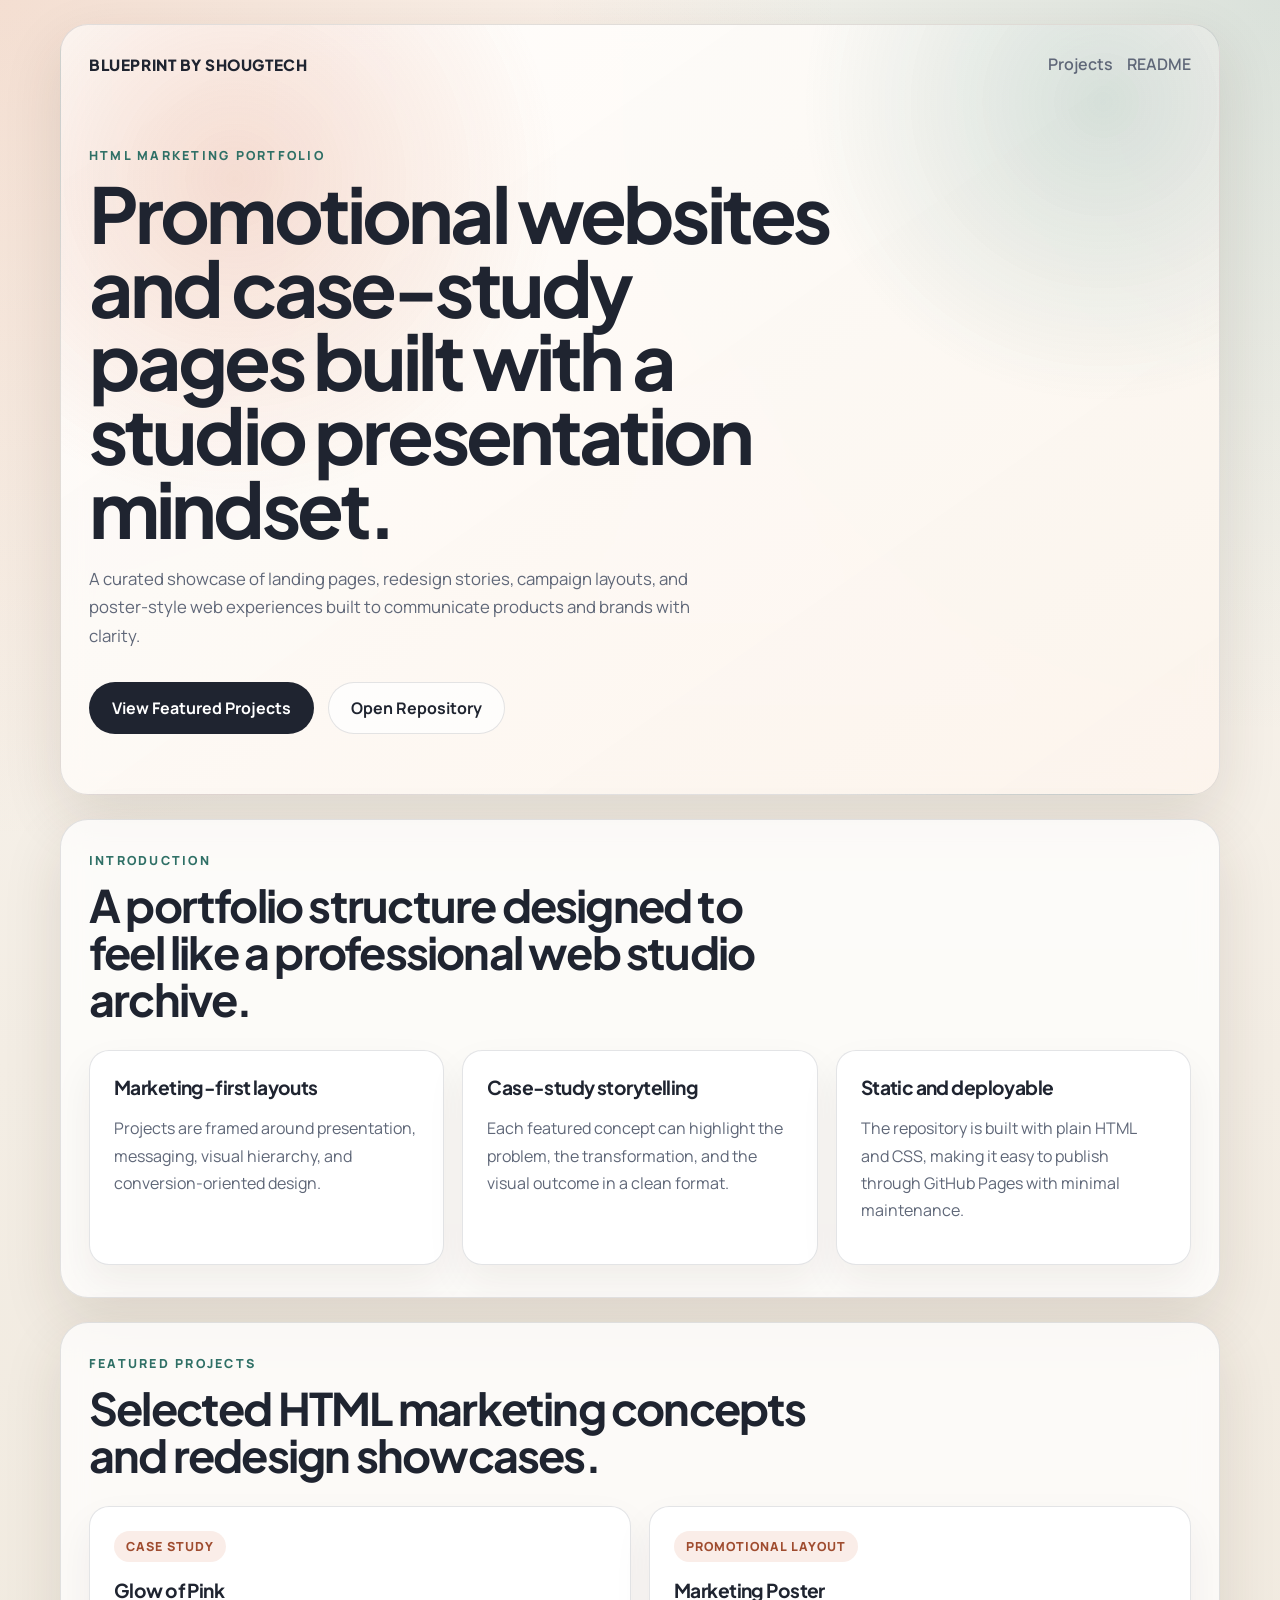
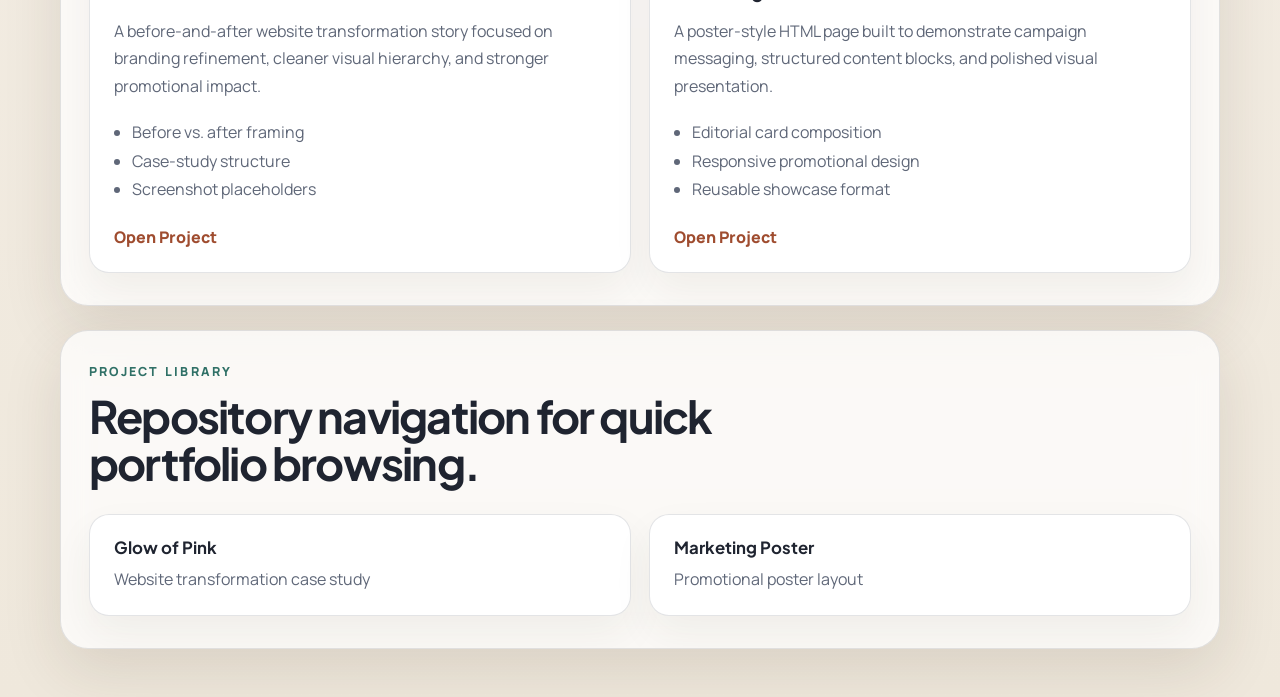
==== index.html @ fc4a6315 "Add GitHub Actions workflow for deployment, .gitignore, and update README - Created a GitHub Actions" ====
<!DOCTYPE html>
<html lang="en">
  <head>
    <meta charset="UTF-8" />
    <meta name="viewport" content="width=device-width, initial-scale=1.0" />
    <title>Blueprint HTML Showcase</title>
    <meta
      name="description"
      content="Blueprint by ShougTech presents a modern portfolio of HTML marketing websites, landing pages, promotional layouts, and redesign case studies."
    />
    <link rel="preconnect" href="https://fonts.googleapis.com" />
    <link rel="preconnect" href="https://fonts.gstatic.com" crossorigin />
    <link
      href="https://fonts.googleapis.com/css2?family=Manrope:wght@400;500;600;700;800&family=Plus+Jakarta+Sans:wght@500;700;800&display=swap"
      rel="stylesheet"
    />
    <link rel="stylesheet" href="style.css" />
  </head>
  <body>
    <div class="page-shell">
      <header class="hero">
        <nav class="topbar">
          <a class="brand" href="index.html">Blueprint by ShougTech</a>
          <div class="topbar-links">
            <a href="#projects">Projects</a>
            <a href="README.md">README</a>
          </div>
        </nav>

        <div class="hero-content">
          <p class="eyebrow">HTML Marketing Portfolio</p>
          <h1>Promotional websites and case-study pages built with a studio presentation mindset.</h1>
          <p class="hero-copy">
            A curated showcase of landing pages, redesign stories, campaign layouts, and poster-style web experiences built to communicate products and brands with clarity.
          </p>
          <div class="hero-actions">
            <a class="button button-primary" href="#projects">View Featured Projects</a>
            <a class="button button-secondary" href="https://github.com/shougalomran/blueprint-html-showcase">Open Repository</a>
          </div>
        </div>
      </header>

      <main>
        <section class="intro section">
          <div class="section-heading">
            <p class="eyebrow">Introduction</p>
            <h2>A portfolio structure designed to feel like a professional web studio archive.</h2>
          </div>
          <div class="intro-grid">
            <article class="info-card">
              <h3>Marketing-first layouts</h3>
              <p>Projects are framed around presentation, messaging, visual hierarchy, and conversion-oriented design.</p>
            </article>
            <article class="info-card">
              <h3>Case-study storytelling</h3>
              <p>Each featured concept can highlight the problem, the transformation, and the visual outcome in a clean format.</p>
            </article>
            <article class="info-card">
              <h3>Static and deployable</h3>
              <p>The repository is built with plain HTML and CSS, making it easy to publish through GitHub Pages with minimal maintenance.</p>
            </article>
          </div>
        </section>

        <section class="featured section" id="projects">
          <div class="section-heading">
            <p class="eyebrow">Featured Projects</p>
            <h2>Selected HTML marketing concepts and redesign showcases.</h2>
          </div>

          <div class="project-grid">
            <article class="project-card">
              <span class="project-tag">Case Study</span>
              <h3>Glow of Pink</h3>
              <p>
                A before-and-after website transformation story focused on branding refinement, cleaner visual hierarchy, and stronger promotional impact.
              </p>
              <ul class="project-points">
                <li>Before vs. after framing</li>
                <li>Case-study structure</li>
                <li>Screenshot placeholders</li>
              </ul>
              <a class="project-link" href="projects/glow-of-pink/index.html">Open Project</a>
            </article>

            <article class="project-card">
              <span class="project-tag">Promotional Layout</span>
              <h3>Marketing Poster</h3>
              <p>
                A poster-style HTML page built to demonstrate campaign messaging, structured content blocks, and polished visual presentation.
              </p>
              <ul class="project-points">
                <li>Editorial card composition</li>
                <li>Responsive promotional design</li>
                <li>Reusable showcase format</li>
              </ul>
              <a class="project-link" href="projects/marketing-poster/index.html">Open Project</a>
            </article>
          </div>
        </section>

        <section class="library section">
          <div class="section-heading">
            <p class="eyebrow">Project Library</p>
            <h2>Repository navigation for quick portfolio browsing.</h2>
          </div>
          <div class="library-links">
            <a class="library-card" href="projects/glow-of-pink/">
              <strong>Glow of Pink</strong>
              <span>Website transformation case study</span>
            </a>
            <a class="library-card" href="projects/marketing-poster/">
              <strong>Marketing Poster</strong>
              <span>Promotional poster layout</span>
            </a>
          </div>
        </section>
      </main>
    </div>
  </body>
</html>
---- style.css ----
:root {
  --bg: #f4efe8;
  --surface: rgba(255, 255, 255, 0.74);
  --surface-strong: #ffffff;
  --text: #1f2430;
  --muted: #5f6778;
  --line: rgba(31, 36, 48, 0.12);
  --accent: #d36f43;
  --accent-deep: #9f4c2f;
  --accent-soft: #f0cdb5;
  --teal: #2f7066;
  --shadow: 0 22px 60px rgba(57, 38, 24, 0.12);
  --radius-lg: 28px;
  --radius-md: 20px;
  --radius-sm: 14px;
}

* {
  box-sizing: border-box;
}

html {
  scroll-behavior: smooth;
}

body {
  margin: 0;
  min-width: 320px;
  font-family: "Manrope", sans-serif;
  color: var(--text);
  background:
    radial-gradient(circle at top left, rgba(211, 111, 67, 0.18), transparent 32%),
    radial-gradient(circle at top right, rgba(47, 112, 102, 0.16), transparent 28%),
    linear-gradient(180deg, #fbf7f1 0%, #f3ede4 46%, #efe8dc 100%);
}

a {
  color: inherit;
  text-decoration: none;
}

.page-shell {
  width: min(1160px, calc(100% - 32px));
  margin: 24px auto 48px;
}

.hero,
.section {
  position: relative;
  overflow: hidden;
  border: 1px solid var(--line);
  border-radius: var(--radius-lg);
  background: var(--surface);
  backdrop-filter: blur(14px);
  box-shadow: var(--shadow);
}

.hero {
  padding: 28px;
  background:
    radial-gradient(circle at 15% 20%, rgba(211, 111, 67, 0.22), transparent 28%),
    radial-gradient(circle at 90% 10%, rgba(47, 112, 102, 0.18), transparent 24%),
    linear-gradient(145deg, rgba(255, 255, 255, 0.9), rgba(252, 244, 236, 0.92));
}

.topbar {
  display: flex;
  align-items: center;
  justify-content: space-between;
  gap: 16px;
  margin-bottom: 72px;
}

.brand {
  font-family: "Plus Jakarta Sans", sans-serif;
  font-size: 0.96rem;
  font-weight: 800;
  letter-spacing: 0.04em;
  text-transform: uppercase;
}

.topbar-links {
  display: flex;
  flex-wrap: wrap;
  gap: 14px;
}

.topbar-links a {
  color: var(--muted);
  font-weight: 600;
}

.hero-content {
  max-width: 760px;
  padding: 0 0 32px;
}

.eyebrow {
  margin: 0 0 12px;
  color: var(--teal);
  font-size: 0.78rem;
  font-weight: 800;
  letter-spacing: 0.18em;
  text-transform: uppercase;
}

h1,
h2,
h3,
strong {
  font-family: "Plus Jakarta Sans", sans-serif;
}

h1 {
  margin: 0;
  font-size: clamp(2.7rem, 6vw, 4.8rem);
  line-height: 0.96;
  letter-spacing: -0.05em;
}

h2 {
  margin: 0;
  font-size: clamp(1.8rem, 3.6vw, 2.8rem);
  line-height: 1.05;
  letter-spacing: -0.04em;
}

h3 {
  margin: 0 0 12px;
  font-size: 1.2rem;
  letter-spacing: -0.03em;
}

.hero-copy,
.info-card p,
.project-card p,
.library-card span {
  color: var(--muted);
  line-height: 1.7;
}

.hero-copy {
  max-width: 640px;
  margin: 20px 0 0;
  font-size: 1.05rem;
}

.hero-actions {
  display: flex;
  flex-wrap: wrap;
  gap: 14px;
  margin-top: 32px;
}

.button {
  display: inline-flex;
  align-items: center;
  justify-content: center;
  min-height: 52px;
  padding: 0 22px;
  border-radius: 999px;
  border: 1px solid transparent;
  font-weight: 700;
}

.button-primary {
  background: var(--text);
  color: #fff;
}

.button-secondary {
  background: rgba(255, 255, 255, 0.7);
  border-color: var(--line);
}

.section {
  margin-top: 24px;
  padding: 32px 28px;
}

.section-heading {
  max-width: 720px;
}

.intro-grid,
.project-grid,
.library-links {
  display: grid;
  gap: 18px;
  margin-top: 28px;
}

.intro-grid {
  grid-template-columns: repeat(3, minmax(0, 1fr));
}

.project-grid {
  grid-template-columns: repeat(2, minmax(0, 1fr));
}

.info-card,
.project-card,
.library-card {
  border: 1px solid var(--line);
  border-radius: var(--radius-md);
  background: var(--surface-strong);
  box-shadow: 0 18px 40px rgba(57, 38, 24, 0.06);
}

.info-card,
.project-card {
  padding: 24px;
}

.project-tag {
  display: inline-flex;
  margin-bottom: 16px;
  padding: 7px 12px;
  border-radius: 999px;
  background: rgba(211, 111, 67, 0.12);
  color: var(--accent-deep);
  font-size: 0.78rem;
  font-weight: 800;
  letter-spacing: 0.08em;
  text-transform: uppercase;
}

.project-points {
  margin: 18px 0 22px;
  padding-left: 18px;
  color: var(--muted);
  line-height: 1.8;
}

.project-link {
  color: var(--accent-deep);
  font-weight: 800;
}

.library-links {
  grid-template-columns: repeat(2, minmax(0, 1fr));
}

.library-card {
  display: block;
  padding: 22px 24px;
}

.library-card strong {
  display: block;
  margin-bottom: 8px;
  font-size: 1.05rem;
}

@media (max-width: 900px) {
  .intro-grid,
  .project-grid,
  .library-links {
    grid-template-columns: 1fr;
  }

  .topbar {
    margin-bottom: 48px;
  }
}

@media (max-width: 640px) {
  .page-shell {
    width: min(100% - 20px, 100%);
    margin: 10px auto 24px;
  }

  .hero,
  .section {
    padding: 22px 18px;
    border-radius: 22px;
  }

  .topbar {
    flex-direction: column;
    align-items: flex-start;
  }

  .hero-copy {
    font-size: 0.98rem;
  }

  .button {
    width: 100%;
  }
}
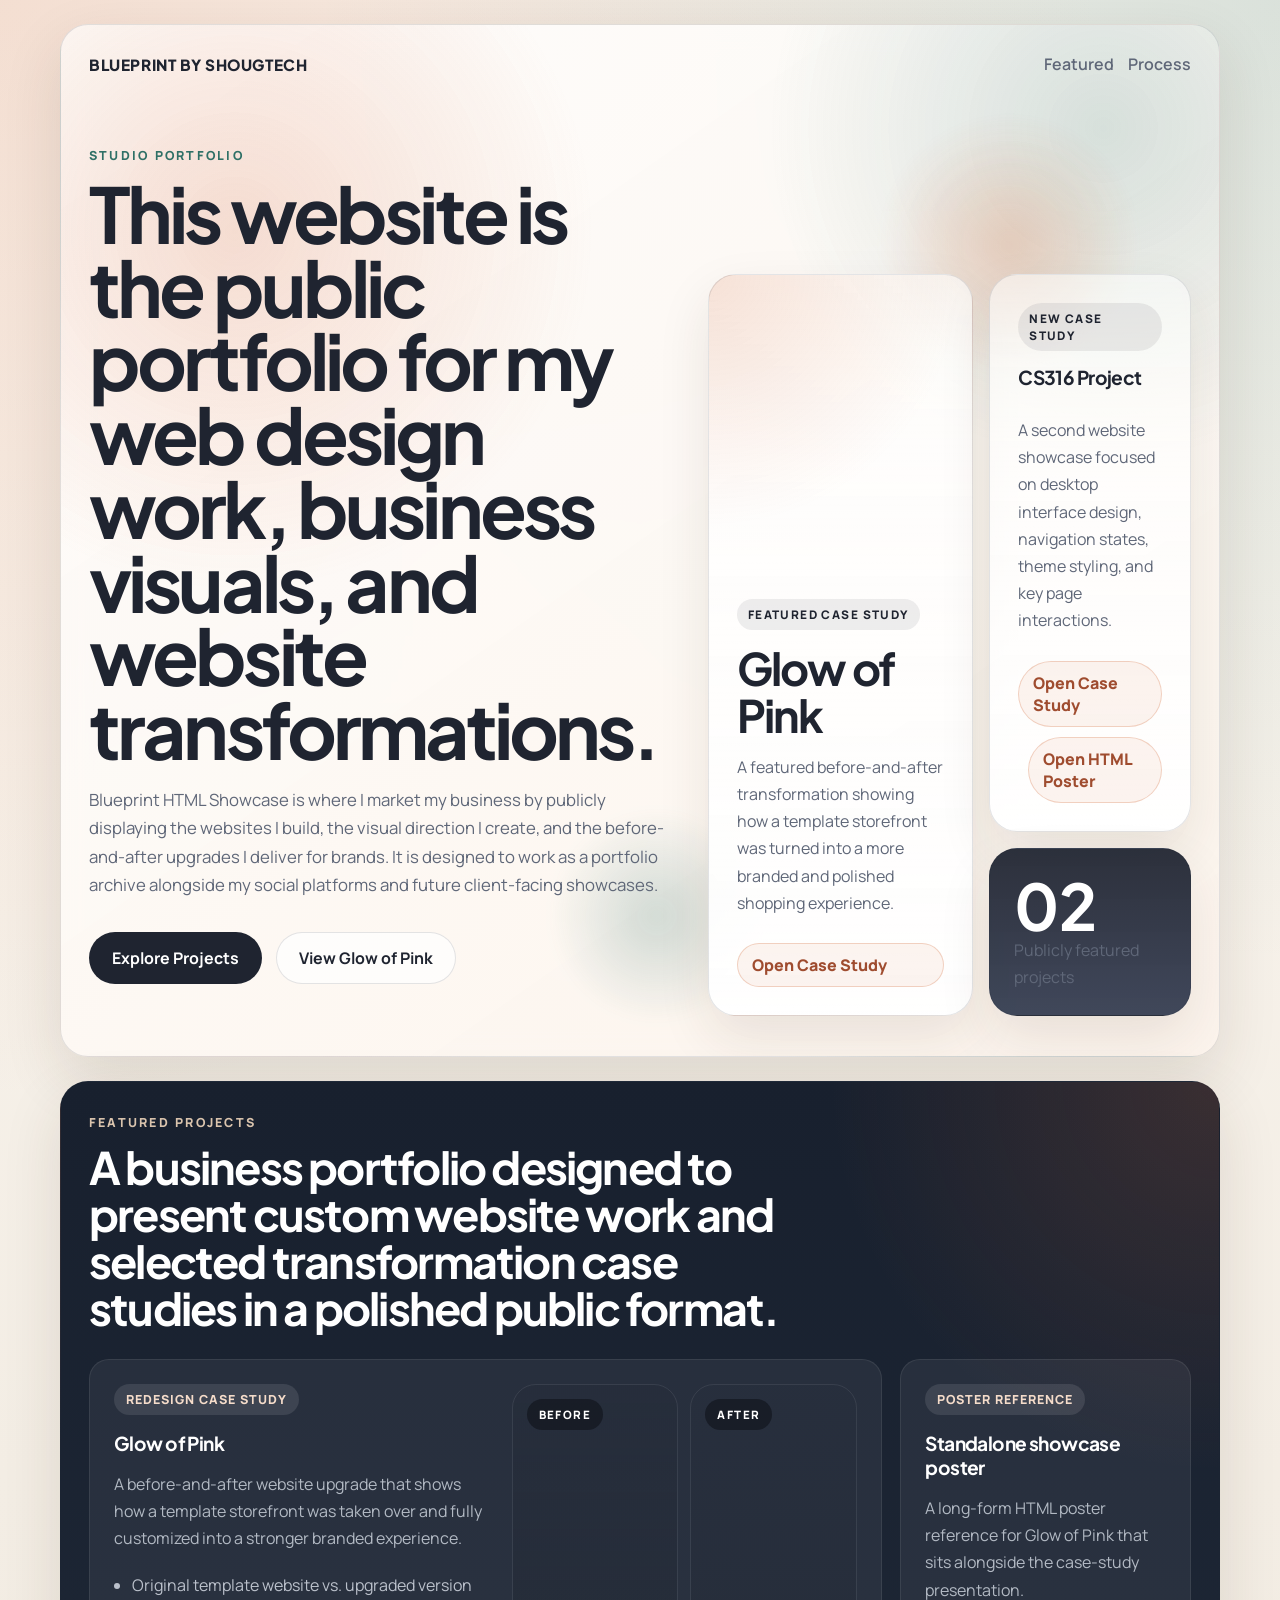
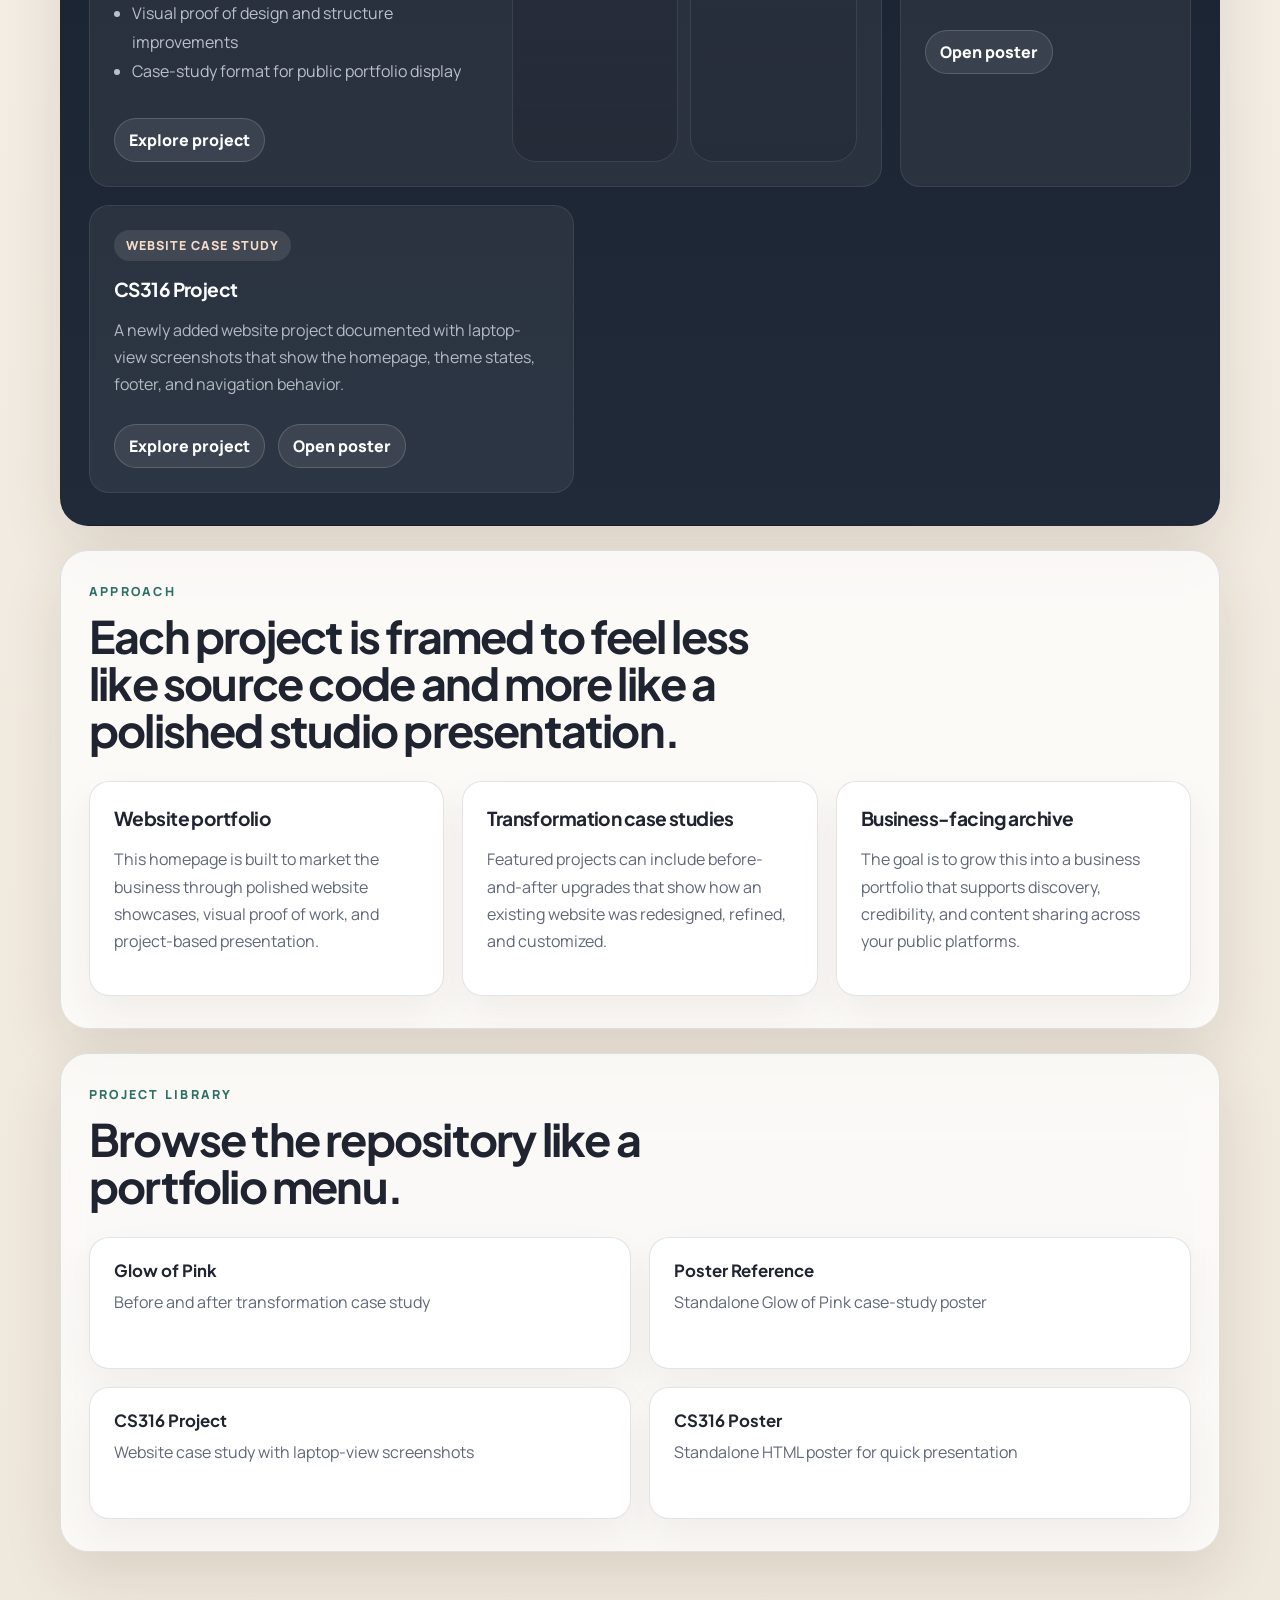
==== commit eb9a176f: "Add fa-v4compatibility.woff2 font file for backward compatibility with Font Awesome v4" ====
--- a/index.html
+++ b/index.html
@@ -6,8 +6,10 @@
     <title>Blueprint HTML Showcase</title>
     <meta
       name="description"
-      content="Blueprint by ShougTech presents a modern portfolio of HTML marketing websites, landing pages, promotional layouts, and redesign case studies."
+      content="Blueprint by ShougTech presents a polished portfolio of HTML marketing websites, redesign case studies, and promotional layouts."
     />
+    <link rel="icon" type="image/png" href="docs/assets/google.png" />
+    <link rel="shortcut icon" href="docs/assets/google.png" />
     <link rel="preconnect" href="https://fonts.googleapis.com" />
     <link rel="preconnect" href="https://fonts.gstatic.com" crossorigin />
     <link
@@ -18,100 +20,152 @@
   </head>
   <body>
     <div class="page-shell">
-      <header class="hero">
+      <header class="hero hero-home">
+        <div class="hero-orb hero-orb-a"></div>
+        <div class="hero-orb hero-orb-b"></div>
+
         <nav class="topbar">
           <a class="brand" href="index.html">Blueprint by ShougTech</a>
           <div class="topbar-links">
-            <a href="#projects">Projects</a>
-            <a href="README.md">README</a>
+            <a href="#featured">Featured</a>
+            <a href="#process">Process</a>
           </div>
         </nav>
 
-        <div class="hero-content">
-          <p class="eyebrow">HTML Marketing Portfolio</p>
-          <h1>Promotional websites and case-study pages built with a studio presentation mindset.</h1>
-          <p class="hero-copy">
-            A curated showcase of landing pages, redesign stories, campaign layouts, and poster-style web experiences built to communicate products and brands with clarity.
-          </p>
-          <div class="hero-actions">
-            <a class="button button-primary" href="#projects">View Featured Projects</a>
-            <a class="button button-secondary" href="https://github.com/shougalomran/blueprint-html-showcase">Open Repository</a>
+        <div class="hero-home-grid">
+          <div class="hero-content">
+            <p class="eyebrow">Studio Portfolio</p>
+            <h1>This website is the public portfolio for my web design work, business visuals, and website transformations.</h1>
+            <p class="hero-copy">
+              Blueprint HTML Showcase is where I market my business by publicly displaying the websites I build, the visual direction I create, and the before-and-after upgrades I deliver for brands. It is designed to work as a portfolio archive alongside my social platforms and future client-facing showcases.
+            </p>
+            <div class="hero-actions">
+              <a class="button button-primary" href="#featured">Explore Projects</a>
+              <a class="button button-secondary" href="projects/glow-of-pink/index.html">View Glow of Pink</a>
+            </div>
+          </div>
+
+          <div class="hero-stage">
+            <article class="stage-card stage-card-primary">
+              <span class="stage-kicker">Featured Case Study</span>
+              <h2>Glow of Pink</h2>
+              <p>A featured before-and-after transformation showing how a template storefront was turned into a more branded and polished shopping experience.</p>
+              <a class="project-link" href="projects/glow-of-pink/index.html">Open Case Study</a>
+            </article>
+            <article class="stage-card stage-card-secondary">
+              <span class="stage-kicker">New Case Study</span>
+              <h3>CS316 Project</h3>
+              <p>A second website showcase focused on desktop interface design, navigation states, theme styling, and key page interactions.</p>
+              <a class="project-link" href="docs/projects/cs316/index.html">Open Case Study</a>
+              <a class="project-link" href="docs/projects/cs316/cs316-poster.html">Open HTML Poster</a>
+            </article>
+            <article class="stage-metric">
+              <strong>02</strong>
+              <span>Publicly featured projects</span>
+            </article>
           </div>
         </div>
       </header>
 
       <main>
-        <section class="intro section">
-          <div class="section-heading">
-            <p class="eyebrow">Introduction</p>
-            <h2>A portfolio structure designed to feel like a professional web studio archive.</h2>
+        <section class="section section-dark" id="featured">
+          <div class="section-heading section-heading-light">
+            <p class="eyebrow">Featured Projects</p>
+            <h2>A business portfolio designed to present custom website work and selected transformation case studies in a polished public format.</h2>
           </div>
-          <div class="intro-grid">
-            <article class="info-card">
-              <h3>Marketing-first layouts</h3>
-              <p>Projects are framed around presentation, messaging, visual hierarchy, and conversion-oriented design.</p>
+
+          <div class="showcase-grid">
+            <article class="showcase-card showcase-card-large">
+              <div class="showcase-copy">
+                <span class="project-tag project-tag-dark">Redesign Case Study</span>
+                <h3>Glow of Pink</h3>
+                <p>
+                  A before-and-after website upgrade that shows how a template storefront was taken over and fully customized into a stronger branded experience.
+                </p>
+                <ul class="project-points project-points-light">
+                  <li>Original template website vs. upgraded version</li>
+                  <li>Visual proof of design and structure improvements</li>
+                  <li>Case-study format for public portfolio display</li>
+                </ul>
+                <a class="project-link project-link-light" href="projects/glow-of-pink/index.html">Explore project</a>
+              </div>
+              <div class="showcase-preview">
+                <div class="preview-stack">
+                  <div class="preview-pane preview-pane-before">
+                    <span>Before</span>
+                  </div>
+                  <div class="preview-pane preview-pane-after">
+                    <span>After</span>
+                  </div>
+                </div>
+              </div>
             </article>
-            <article class="info-card">
-              <h3>Case-study storytelling</h3>
-              <p>Each featured concept can highlight the problem, the transformation, and the visual outcome in a clean format.</p>
+
+            <article class="showcase-card">
+              <span class="project-tag project-tag-dark">Poster Reference</span>
+              <h3>Standalone showcase poster</h3>
+              <p>
+                A long-form HTML poster reference for Glow of Pink that sits alongside the case-study presentation.
+              </p>
+              <a class="project-link project-link-light" href="docs/projects/glow-of-pink/glow-of-pink-casestudy-poster.html">Open poster</a>
             </article>
-            <article class="info-card">
-              <h3>Static and deployable</h3>
-              <p>The repository is built with plain HTML and CSS, making it easy to publish through GitHub Pages with minimal maintenance.</p>
+
+            <article class="showcase-card">
+              <span class="project-tag project-tag-dark">Website Case Study</span>
+              <h3>CS316 Project</h3>
+              <p>
+                A newly added website project documented with laptop-view screenshots that show the homepage, theme states, footer, and navigation behavior.
+              </p>
+              <a class="project-link project-link-light" href="docs/projects/cs316/index.html">Explore project</a>
+              <a class="project-link project-link-light" href="docs/projects/cs316/cs316-poster.html">Open poster</a>
             </article>
           </div>
         </section>
 
-        <section class="featured section" id="projects">
+        <section class="section" id="process">
           <div class="section-heading">
-            <p class="eyebrow">Featured Projects</p>
-            <h2>Selected HTML marketing concepts and redesign showcases.</h2>
+            <p class="eyebrow">Approach</p>
+            <h2>Each project is framed to feel less like source code and more like a polished studio presentation.</h2>
           </div>
 
-          <div class="project-grid">
-            <article class="project-card">
-              <span class="project-tag">Case Study</span>
-              <h3>Glow of Pink</h3>
-              <p>
-                A before-and-after website transformation story focused on branding refinement, cleaner visual hierarchy, and stronger promotional impact.
-              </p>
-              <ul class="project-points">
-                <li>Before vs. after framing</li>
-                <li>Case-study structure</li>
-                <li>Screenshot placeholders</li>
-              </ul>
-              <a class="project-link" href="projects/glow-of-pink/index.html">Open Project</a>
+          <div class="process-grid">
+            <article class="info-card">
+              <h3>Website portfolio</h3>
+              <p>This homepage is built to market the business through polished website showcases, visual proof of work, and project-based presentation.</p>
             </article>
-
-            <article class="project-card">
-              <span class="project-tag">Promotional Layout</span>
-              <h3>Marketing Poster</h3>
-              <p>
-                A poster-style HTML page built to demonstrate campaign messaging, structured content blocks, and polished visual presentation.
-              </p>
-              <ul class="project-points">
-                <li>Editorial card composition</li>
-                <li>Responsive promotional design</li>
-                <li>Reusable showcase format</li>
-              </ul>
-              <a class="project-link" href="projects/marketing-poster/index.html">Open Project</a>
+            <article class="info-card">
+              <h3>Transformation case studies</h3>
+              <p>Featured projects can include before-and-after upgrades that show how an existing website was redesigned, refined, and customized.</p>
+            </article>
+            <article class="info-card">
+              <h3>Business-facing archive</h3>
+              <p>The goal is to grow this into a business portfolio that supports discovery, credibility, and content sharing across your public platforms.</p>
             </article>
           </div>
         </section>
 
-        <section class="library section">
+        <section class="section section-split">
           <div class="section-heading">
             <p class="eyebrow">Project Library</p>
-            <h2>Repository navigation for quick portfolio browsing.</h2>
+            <h2>Browse the repository like a portfolio menu.</h2>
           </div>
+
           <div class="library-links">
-            <a class="library-card" href="projects/glow-of-pink/">
+            <a class="library-card" href="projects/glow-of-pink/index.html">
               <strong>Glow of Pink</strong>
-              <span>Website transformation case study</span>
+              <span>Before and after transformation case study</span>
             </a>
-            <a class="library-card" href="projects/marketing-poster/">
-              <strong>Marketing Poster</strong>
-              <span>Promotional poster layout</span>
+            <a class="library-card" href="docs/projects/glow-of-pink/glow-of-pink-casestudy-poster.html">
+              <strong>Poster Reference</strong>
+              <span>Standalone Glow of Pink case-study poster</span>
+            </a>
+            <a class="library-card" href="docs/projects/cs316/index.html">
+              <strong>CS316 Project</strong>
+              <span>Website case study with laptop-view screenshots</span>
+            </a>
+            <a class="library-card" href="docs/projects/cs316/cs316-poster.html">
+              <strong>CS316 Poster</strong>
+              <span>Standalone HTML poster for quick presentation</span>
             </a>
           </div>
         </section>
--- a/style.css
+++ b/style.css
@@ -63,6 +63,15 @@
     linear-gradient(145deg, rgba(255, 255, 255, 0.9), rgba(252, 244, 236, 0.92));
 }
 
+.hero-home,
+.hero-poster {
+  isolation: isolate;
+}
+
+.hero-home {
+  padding-bottom: 40px;
+}
+
 .topbar {
   display: flex;
   align-items: center;
@@ -143,6 +152,14 @@
   max-width: 640px;
   margin: 20px 0 0;
   font-size: 1.05rem;
+}
+
+.hero-home-grid,
+.poster-hero-grid {
+  display: grid;
+  grid-template-columns: 1.1fr 0.9fr;
+  gap: 28px;
+  align-items: end;
 }
 
 .hero-actions {
@@ -173,18 +190,132 @@
   border-color: var(--line);
 }
 
+.hero-orb {
+  position: absolute;
+  border-radius: 999px;
+  filter: blur(10px);
+  opacity: 0.9;
+  z-index: -1;
+}
+
+.hero-orb-a {
+  top: 90px;
+  right: 80px;
+  width: 260px;
+  height: 260px;
+  background: radial-gradient(circle, rgba(211, 111, 67, 0.3), transparent 70%);
+}
+
+.hero-orb-b {
+  bottom: 30px;
+  left: 42%;
+  width: 220px;
+  height: 220px;
+  background: radial-gradient(circle, rgba(47, 112, 102, 0.24), transparent 70%);
+}
+
+.hero-stage {
+  position: relative;
+  display: grid;
+  grid-template-columns: 1fr 0.76fr;
+  gap: 16px;
+  min-height: 420px;
+}
+
+.stage-card,
+.stage-metric {
+  border: 1px solid rgba(31, 36, 48, 0.12);
+  border-radius: 28px;
+  box-shadow: 0 22px 52px rgba(57, 38, 24, 0.1);
+}
+
+.stage-card {
+  display: flex;
+  flex-direction: column;
+  justify-content: flex-end;
+  min-height: 260px;
+  padding: 28px;
+  background: linear-gradient(180deg, rgba(255, 255, 255, 0.52), rgba(255, 255, 255, 0.96));
+}
+
+.stage-card-primary {
+  background:
+    radial-gradient(circle at top left, rgba(211, 111, 67, 0.2), transparent 32%),
+    linear-gradient(180deg, rgba(255, 255, 255, 0.58), rgba(255, 255, 255, 0.98));
+  grid-row: span 2;
+}
+
+.stage-card-secondary {
+  align-self: start;
+}
+
+.stage-kicker,
+.poster-mini-label {
+  display: inline-flex;
+  width: fit-content;
+  margin-bottom: 14px;
+  padding: 7px 11px;
+  border-radius: 999px;
+  background: rgba(31, 36, 48, 0.08);
+  font-size: 0.74rem;
+  font-weight: 800;
+  letter-spacing: 0.12em;
+  text-transform: uppercase;
+}
+
+.stage-card p,
+.stage-metric span,
+.showcase-card p,
+.poster-panel p {
+  color: var(--muted);
+  line-height: 1.7;
+}
+
+.stage-metric {
+  display: flex;
+  flex-direction: column;
+  justify-content: center;
+  padding: 24px;
+  background: linear-gradient(180deg, rgba(31, 36, 48, 0.94), rgba(48, 57, 78, 0.92));
+  color: #fff;
+}
+
+.stage-metric strong {
+  font-size: clamp(2.5rem, 5vw, 4rem);
+  line-height: 1;
+}
+
 .section {
   margin-top: 24px;
   padding: 32px 28px;
 }
 
+.section-dark {
+  background:
+    radial-gradient(circle at top right, rgba(211, 111, 67, 0.18), transparent 25%),
+    linear-gradient(180deg, #18202e, #202a39);
+  color: #fff;
+}
+
+.section-heading-light .eyebrow {
+  color: rgba(240, 214, 187, 0.9);
+}
+
+.section-heading-light p,
+.section-heading-light + * p {
+  color: rgba(232, 238, 247, 0.72);
+}
+
 .section-heading {
   max-width: 720px;
 }
 
 .intro-grid,
 .project-grid,
-.library-links {
+.library-links,
+.process-grid,
+.showcase-grid,
+.poster-layout-grid {
   display: grid;
   gap: 18px;
   margin-top: 28px;
@@ -198,9 +329,22 @@
   grid-template-columns: repeat(2, minmax(0, 1fr));
 }
 
+.process-grid {
+  grid-template-columns: repeat(3, minmax(0, 1fr));
+}
+
+.showcase-grid {
+  grid-template-columns: 1.25fr 0.75fr 0.75fr;
+}
+
+.poster-layout-grid {
+  grid-template-columns: repeat(2, minmax(0, 1fr));
+}
+
 .info-card,
 .project-card,
-.library-card {
+.library-card,
+.showcase-card {
   border: 1px solid var(--line);
   border-radius: var(--radius-md);
   background: var(--surface-strong);
@@ -233,8 +377,110 @@
 }
 
 .project-link {
+  display: inline-flex;
+  align-items: center;
+  margin-top: 10px;
+  padding: 10px 14px;
+  border-radius: 999px;
+  border: 1px solid rgba(211, 111, 67, 0.28);
+  background: rgba(211, 111, 67, 0.08);
   color: var(--accent-deep);
   font-weight: 800;
+  text-decoration: none;
+}
+
+.project-link-light {
+  border-color: rgba(255, 255, 255, 0.16);
+  background: rgba(255, 255, 255, 0.08);
+  color: #fff;
+}
+
+.project-link + .project-link {
+  margin-left: 10px;
+}
+
+.project-tag-dark {
+  background: rgba(255, 255, 255, 0.1);
+  color: #f5dcca;
+}
+
+.project-points-light {
+  color: rgba(232, 238, 247, 0.76);
+}
+
+.showcase-card {
+  padding: 24px;
+  background: rgba(255, 255, 255, 0.06);
+  border-color: rgba(255, 255, 255, 0.08);
+  box-shadow: none;
+}
+
+.showcase-card-large,
+.showcase-card-wide {
+  display: grid;
+  gap: 22px;
+}
+
+.showcase-card-large {
+  grid-template-columns: 1fr 0.92fr;
+  grid-column: span 2;
+}
+
+.showcase-card-wide {
+  grid-column: span 2;
+}
+
+.showcase-preview {
+  display: flex;
+  align-items: stretch;
+}
+
+.preview-stack {
+  display: grid;
+  grid-template-columns: repeat(2, minmax(0, 1fr));
+  gap: 12px;
+  width: 100%;
+}
+
+.preview-pane {
+  position: relative;
+  min-height: 280px;
+  border-radius: 24px;
+  overflow: hidden;
+  border: 1px solid rgba(255, 255, 255, 0.08);
+}
+
+.preview-pane::before {
+  content: "";
+  position: absolute;
+  inset: 0;
+}
+
+.preview-pane-before::before {
+  background:
+    linear-gradient(180deg, rgba(23, 27, 35, 0.08), rgba(23, 27, 35, 0.28)),
+    url("docs/assets/before/computer-view/home-page-before.png") top center / cover no-repeat;
+}
+
+.preview-pane-after::before {
+  background:
+    linear-gradient(180deg, rgba(23, 27, 35, 0.02), rgba(23, 27, 35, 0.22)),
+    url("docs/assets/after/computer-view/home-page-after.png") top center / cover no-repeat;
+}
+
+.preview-pane span {
+  position: absolute;
+  top: 14px;
+  left: 14px;
+  z-index: 1;
+  padding: 8px 12px;
+  border-radius: 999px;
+  background: rgba(17, 20, 27, 0.64);
+  color: #fff;
+  font-size: 0.72rem;
+  font-weight: 800;
+  letter-spacing: 0.12em;
+  text-transform: uppercase;
 }
 
 .library-links {
@@ -252,15 +498,305 @@
   font-size: 1.05rem;
 }
 
+.section-split .library-card {
+  min-height: 132px;
+}
+
+.poster-board {
+  display: grid;
+  grid-template-columns: 1fr 132px;
+  gap: 16px;
+  align-items: stretch;
+}
+
+.poster-stamp,
+.poster-panel {
+  border: 1px solid var(--line);
+  border-radius: 26px;
+  box-shadow: 0 18px 44px rgba(57, 38, 24, 0.1);
+}
+
+.poster-stamp {
+  grid-column: span 2;
+  width: fit-content;
+  padding: 10px 16px;
+  background: #1f2430;
+  color: #fff;
+  font-weight: 800;
+  letter-spacing: 0.12em;
+  text-transform: uppercase;
+}
+
+.poster-panel-main {
+  min-height: 340px;
+  padding: 24px;
+  background:
+    linear-gradient(180deg, rgba(255, 255, 255, 0.65), rgba(255, 255, 255, 0.94)),
+    linear-gradient(135deg, rgba(211, 111, 67, 0.12), rgba(47, 112, 102, 0.08));
+}
+
+.poster-panel-main h2 {
+  max-width: 360px;
+  margin-top: 10px;
+}
+
+.poster-panel-accent {
+  display: flex;
+  align-items: end;
+  justify-content: center;
+  padding: 18px;
+  background: linear-gradient(180deg, #1f2430, #35405a);
+}
+
+.poster-price {
+  color: #fff;
+  font-family: "Plus Jakarta Sans", sans-serif;
+  font-size: 1rem;
+  font-weight: 800;
+  letter-spacing: 0.12em;
+  text-transform: uppercase;
+  writing-mode: vertical-rl;
+  transform: rotate(180deg);
+}
+
+.comparison-snapshot {
+  display: grid;
+  grid-template-columns: repeat(2, minmax(0, 1fr));
+  gap: 20px;
+  margin-top: 28px;
+}
+
+.snapshot-card,
+.device-frame,
+.gallery-shot {
+  position: relative;
+  overflow: hidden;
+  border-radius: 22px;
+  border: 1px solid var(--line);
+  background: linear-gradient(180deg, rgba(28, 33, 43, 0.96), rgba(53, 62, 81, 0.9));
+}
+
+.snapshot-card {
+  min-height: 340px;
+  box-shadow: 0 24px 56px rgba(57, 38, 24, 0.12);
+}
+
+.snapshot-card img {
+  display: block;
+  width: 100%;
+  height: 100%;
+  object-fit: cover;
+  object-position: top center;
+}
+
+.device-frame,
+.gallery-shot {
+  display: flex;
+  align-items: center;
+  justify-content: center;
+  padding: 14px;
+}
+
+.device-frame img,
+.gallery-shot img {
+  display: block;
+  width: 100%;
+  height: 100%;
+  object-fit: contain;
+  object-position: center top;
+  border-radius: 16px;
+  background: rgba(255, 255, 255, 0.96);
+}
+
+.snapshot-card::after,
+.device-frame::after,
+.gallery-shot::after {
+  content: "";
+  position: absolute;
+  inset: auto 0 0;
+  height: 38%;
+  background: linear-gradient(180deg, transparent, rgba(18, 20, 25, 0.1));
+  pointer-events: none;
+}
+
+.snapshot-before {
+  transform: rotate(-2deg);
+}
+
+.snapshot-after {
+  transform: rotate(2deg) translateY(18px);
+  box-shadow: 0 34px 72px rgba(159, 76, 47, 0.22);
+}
+
+.snapshot-label {
+  position: absolute;
+  top: 16px;
+  left: 16px;
+  z-index: 1;
+  padding: 8px 12px;
+  border-radius: 999px;
+  background: rgba(255, 255, 255, 0.84);
+  backdrop-filter: blur(12px);
+  font-size: 0.76rem;
+  font-weight: 800;
+  letter-spacing: 0.12em;
+  text-transform: uppercase;
+}
+
+.compare-layout {
+  display: grid;
+  grid-template-columns: repeat(2, minmax(0, 1fr));
+  gap: 22px;
+  margin-top: 30px;
+}
+
+.compare-panel {
+  padding: 24px;
+  border-radius: 24px;
+  border: 1px solid var(--line);
+  background: linear-gradient(180deg, rgba(255, 255, 255, 0.92), rgba(248, 241, 233, 0.92));
+}
+
+.compare-panel-before {
+  background: linear-gradient(180deg, rgba(247, 245, 242, 0.98), rgba(236, 232, 226, 0.98));
+}
+
+.compare-panel-after {
+  background:
+    radial-gradient(circle at top right, rgba(211, 111, 67, 0.16), transparent 30%),
+    linear-gradient(180deg, rgba(255, 255, 255, 0.98), rgba(250, 239, 231, 0.98));
+}
+
+.compare-panel-head {
+  margin-bottom: 12px;
+}
+
+.compare-tag {
+  margin-bottom: 14px;
+}
+
+.device-frame {
+  margin: 18px 0 0;
+  min-height: 520px;
+  box-shadow: 0 24px 52px rgba(57, 38, 24, 0.1);
+}
+
+.device-frame-highlight {
+  box-shadow: 0 28px 62px rgba(159, 76, 47, 0.18);
+}
+
+.gallery-stack {
+  display: grid;
+  gap: 24px;
+  margin-top: 30px;
+}
+
+.gallery-card {
+  padding: 24px;
+  border-radius: 24px;
+  border: 1px solid var(--line);
+  background: rgba(255, 255, 255, 0.9);
+}
+
+.gallery-card-before {
+  background: linear-gradient(180deg, rgba(247, 245, 242, 0.98), rgba(241, 237, 231, 0.98));
+}
+
+.gallery-card-after {
+  background:
+    radial-gradient(circle at top right, rgba(47, 112, 102, 0.12), transparent 26%),
+    linear-gradient(180deg, rgba(255, 255, 255, 0.98), rgba(247, 238, 231, 0.98));
+}
+
+.gallery-copy {
+  max-width: 700px;
+  margin-bottom: 20px;
+}
+
+.gallery-grid {
+  display: grid;
+  gap: 16px;
+}
+
+.gallery-grid-before {
+  grid-template-columns: 1.3fr 0.85fr 0.85fr;
+}
+
+.gallery-grid-after {
+  grid-template-columns: repeat(4, minmax(0, 1fr));
+}
+
+.gallery-shot {
+  min-height: 220px;
+  box-shadow: 0 18px 44px rgba(57, 38, 24, 0.08);
+}
+
+.tall-shot {
+  grid-row: span 2;
+  min-height: 520px;
+}
+
+.wide-shot {
+  grid-column: span 2;
+}
+
 @media (max-width: 900px) {
   .intro-grid,
   .project-grid,
-  .library-links {
+  .library-links,
+  .process-grid,
+  .showcase-grid,
+  .poster-layout-grid,
+  .comparison-snapshot,
+  .compare-layout,
+  .gallery-grid-before,
+  .gallery-grid-after {
+    grid-template-columns: 1fr;
+  }
+
+  .hero-home-grid,
+  .poster-hero-grid,
+  .showcase-card-large,
+  .poster-board {
     grid-template-columns: 1fr;
   }
 
   .topbar {
     margin-bottom: 48px;
+  }
+
+  .hero-stage {
+    grid-template-columns: 1fr;
+    min-height: 0;
+  }
+
+  .stage-card-primary,
+  .showcase-card-wide {
+    grid-row: auto;
+    grid-column: auto;
+  }
+
+  .snapshot-before,
+  .snapshot-after {
+    transform: none;
+  }
+
+  .device-frame,
+  .tall-shot {
+    min-height: 360px;
+  }
+
+  .wide-shot {
+    grid-column: auto;
+  }
+
+  .poster-stamp {
+    grid-column: auto;
+  }
+
+  .poster-price {
+    writing-mode: initial;
+    transform: none;
   }
 }
 
@@ -288,4 +824,12 @@
   .button {
     width: 100%;
   }
-}
+
+  .snapshot-card,
+  .device-frame,
+  .gallery-shot,
+  .compare-panel,
+  .gallery-card {
+    border-radius: 18px;
+  }
+}
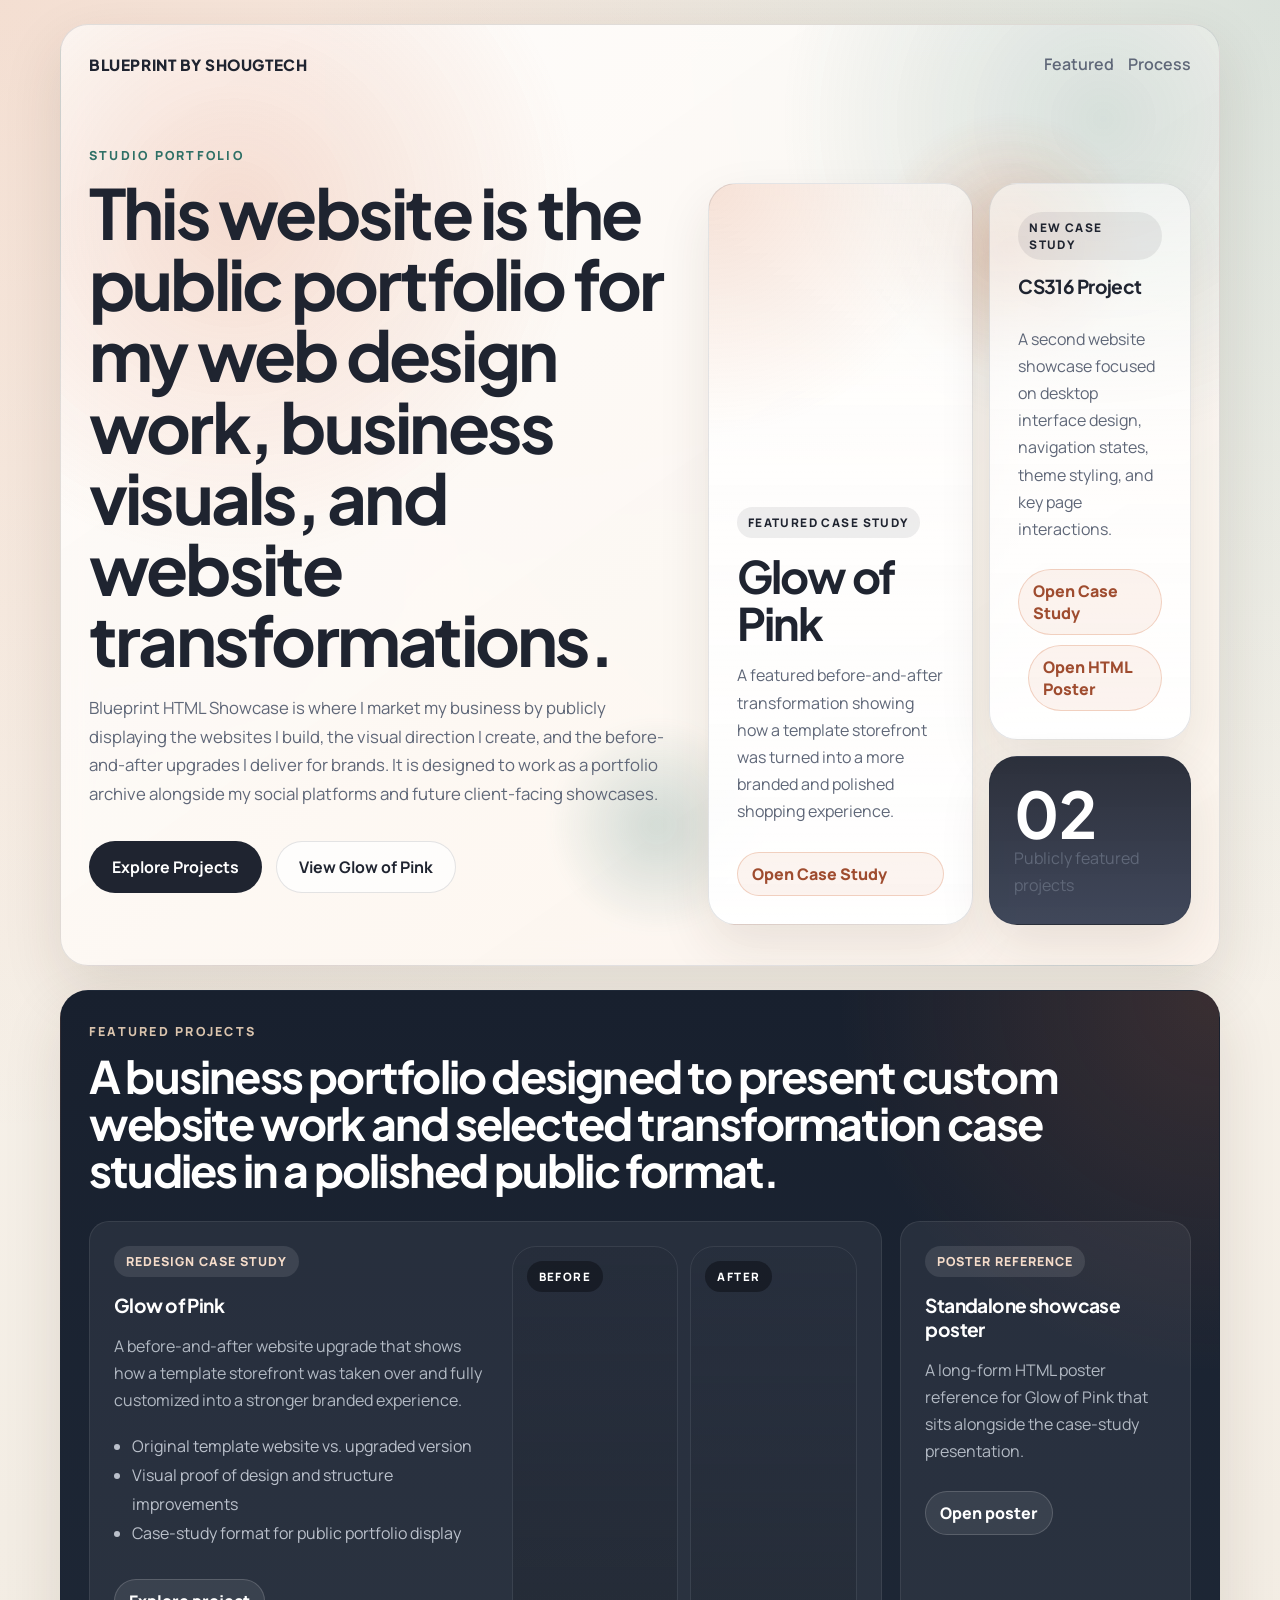
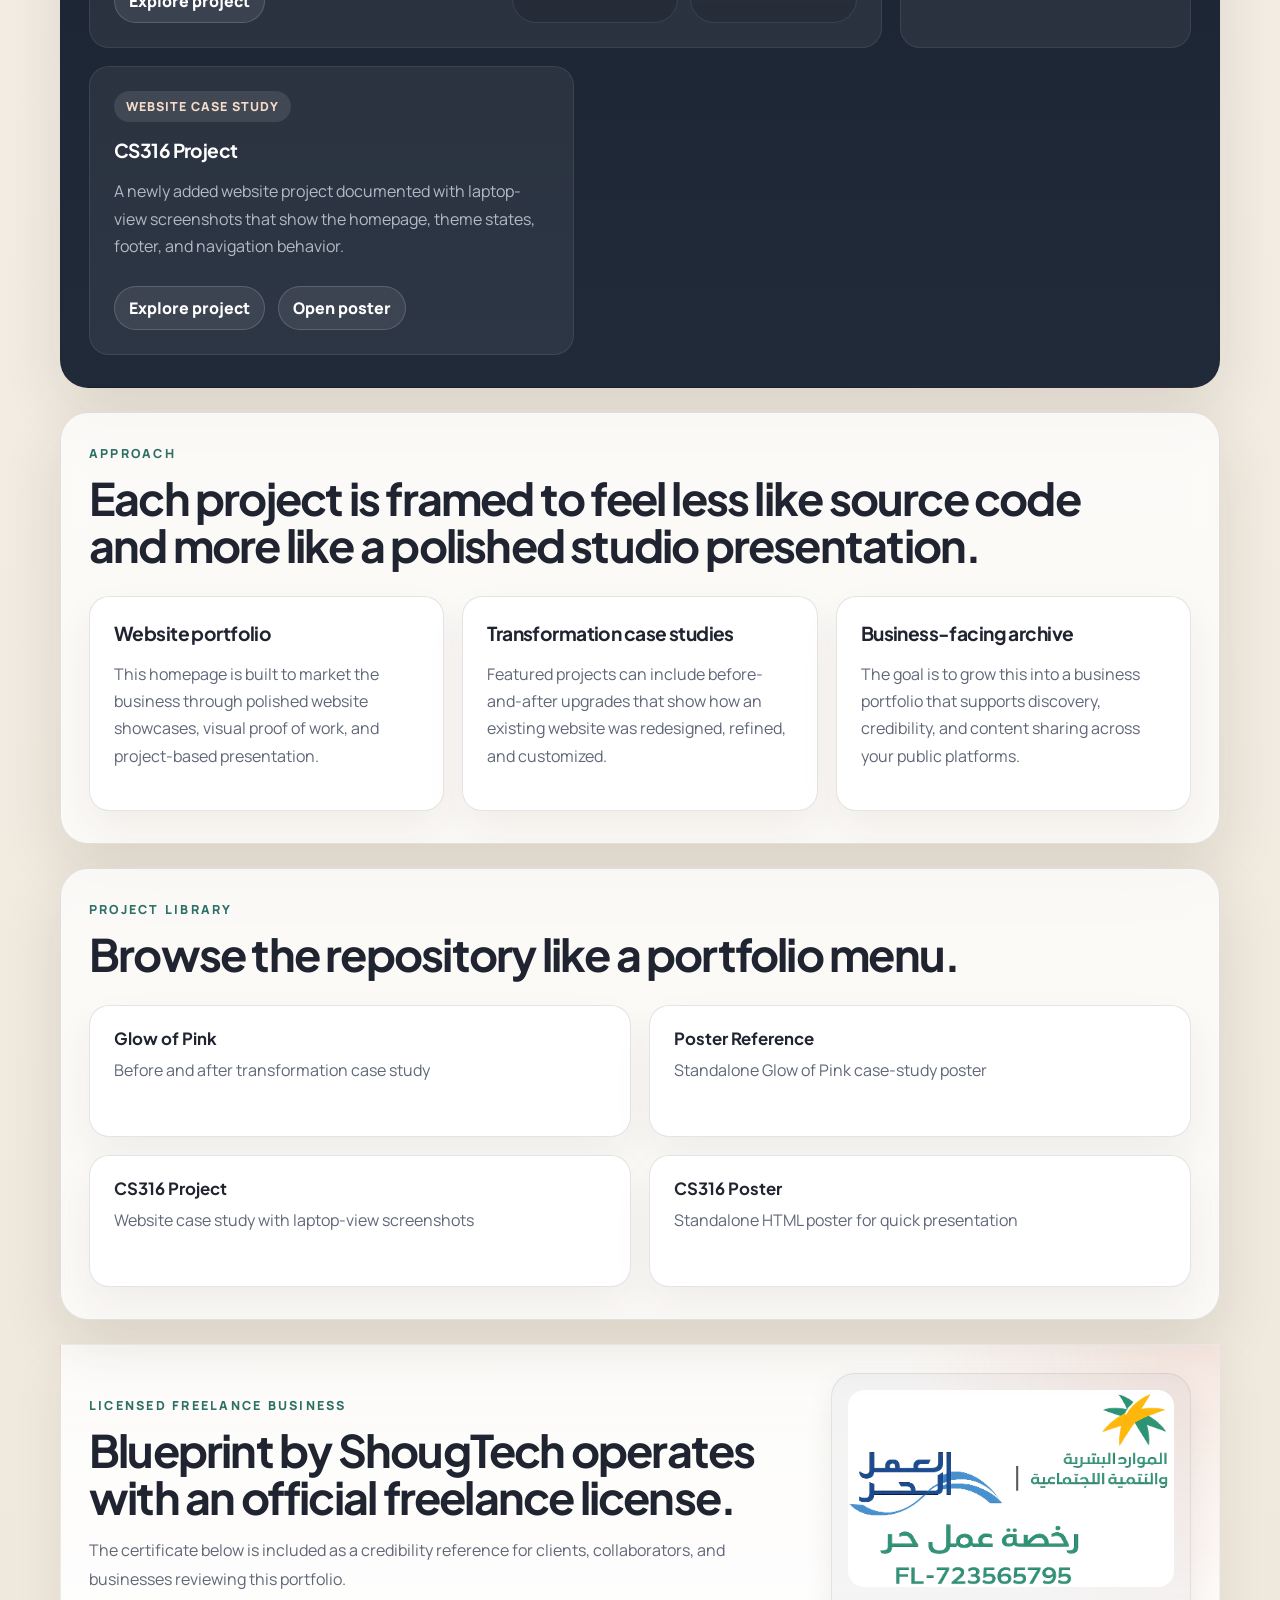
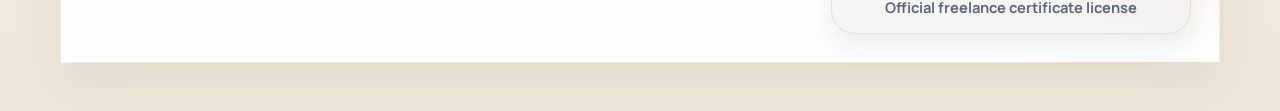
==== commit 3b3bb44f: "Add freelance license footer and certificate images to project pages" ====
--- a/index.html
+++ b/index.html
@@ -170,6 +170,20 @@
           </div>
         </section>
       </main>
+
+      <footer class="site-footer">
+        <div class="site-footer-copy">
+          <p class="eyebrow">Licensed Freelance Business</p>
+          <h2>Blueprint by ShougTech operates with an official freelance license.</h2>
+          <p>
+            The certificate below is included as a credibility reference for clients, collaborators, and businesses reviewing this portfolio.
+          </p>
+        </div>
+        <figure class="license-card">
+          <img src="docs/assets/freelance-certificate-license.png" alt="Blueprint by ShougTech freelance certificate license" />
+          <figcaption>Official freelance certificate license</figcaption>
+        </figure>
+      </footer>
     </div>
   </body>
 </html>
--- a/style.css
+++ b/style.css
@@ -104,6 +104,10 @@
   padding: 0 0 32px;
 }
 
+.hero:not(.hero-home):not(.hero-poster) .hero-content {
+  max-width: 1040px;
+}
+
 .eyebrow {
   margin: 0 0 12px;
   color: var(--teal);
@@ -122,9 +126,9 @@
 
 h1 {
   margin: 0;
-  font-size: clamp(2.7rem, 6vw, 4.8rem);
-  line-height: 0.96;
-  letter-spacing: -0.05em;
+  font-size: clamp(2.7rem, 5.4vw, 4.4rem);
+  line-height: 1.03;
+  letter-spacing: -0.04em;
 }
 
 h2 {
@@ -152,6 +156,11 @@
   max-width: 640px;
   margin: 20px 0 0;
   font-size: 1.05rem;
+}
+
+.hero:not(.hero-home):not(.hero-poster) .hero-copy,
+.hero:not(.hero-home):not(.hero-poster) .hero-link-group {
+  max-width: 920px;
 }
 
 .hero-home-grid,
@@ -307,7 +316,7 @@
 }
 
 .section-heading {
-  max-width: 720px;
+  max-width: 1060px;
 }
 
 .intro-grid,
@@ -498,6 +507,60 @@
   font-size: 1.05rem;
 }
 
+.site-footer {
+  display: grid;
+  grid-template-columns: minmax(0, 1.2fr) minmax(260px, 360px);
+  gap: 24px;
+  margin-top: 24px;
+  padding: 28px;
+  border-radius: var(--radius-xl);
+  background:
+    radial-gradient(circle at top right, rgba(211, 111, 67, 0.14), transparent 26%),
+    linear-gradient(180deg, rgba(255, 255, 255, 0.86), rgba(255, 255, 255, 0.96));
+  border: 1px solid rgba(94, 73, 55, 0.08);
+  box-shadow: 0 22px 46px rgba(57, 38, 24, 0.08);
+  align-items: center;
+}
+
+.site-footer-copy h2 {
+  margin: 8px 0 12px;
+}
+
+.site-footer-copy p:last-child {
+  color: var(--muted);
+  line-height: 1.8;
+}
+
+.license-card {
+  margin: 0;
+  padding: 16px;
+  border-radius: 24px;
+  background: rgba(31, 36, 48, 0.04);
+  border: 1px solid rgba(94, 73, 55, 0.1);
+  box-shadow: 0 12px 28px rgba(57, 38, 24, 0.08);
+}
+
+.license-card img {
+  display: block;
+  width: 100%;
+  max-height: 220px;
+  object-fit: contain;
+  border-radius: 16px;
+  background: #fff;
+}
+
+.license-card figcaption {
+  margin-top: 10px;
+  color: var(--muted);
+  font-size: 0.92rem;
+  font-weight: 700;
+  text-align: center;
+}
+
+.site-footer-compact {
+  margin-top: 24px;
+}
+
 .section-split .library-card {
   min-height: 132px;
 }
@@ -709,7 +772,7 @@
 }
 
 .gallery-copy {
-  max-width: 700px;
+  max-width: 980px;
   margin-bottom: 20px;
 }
 
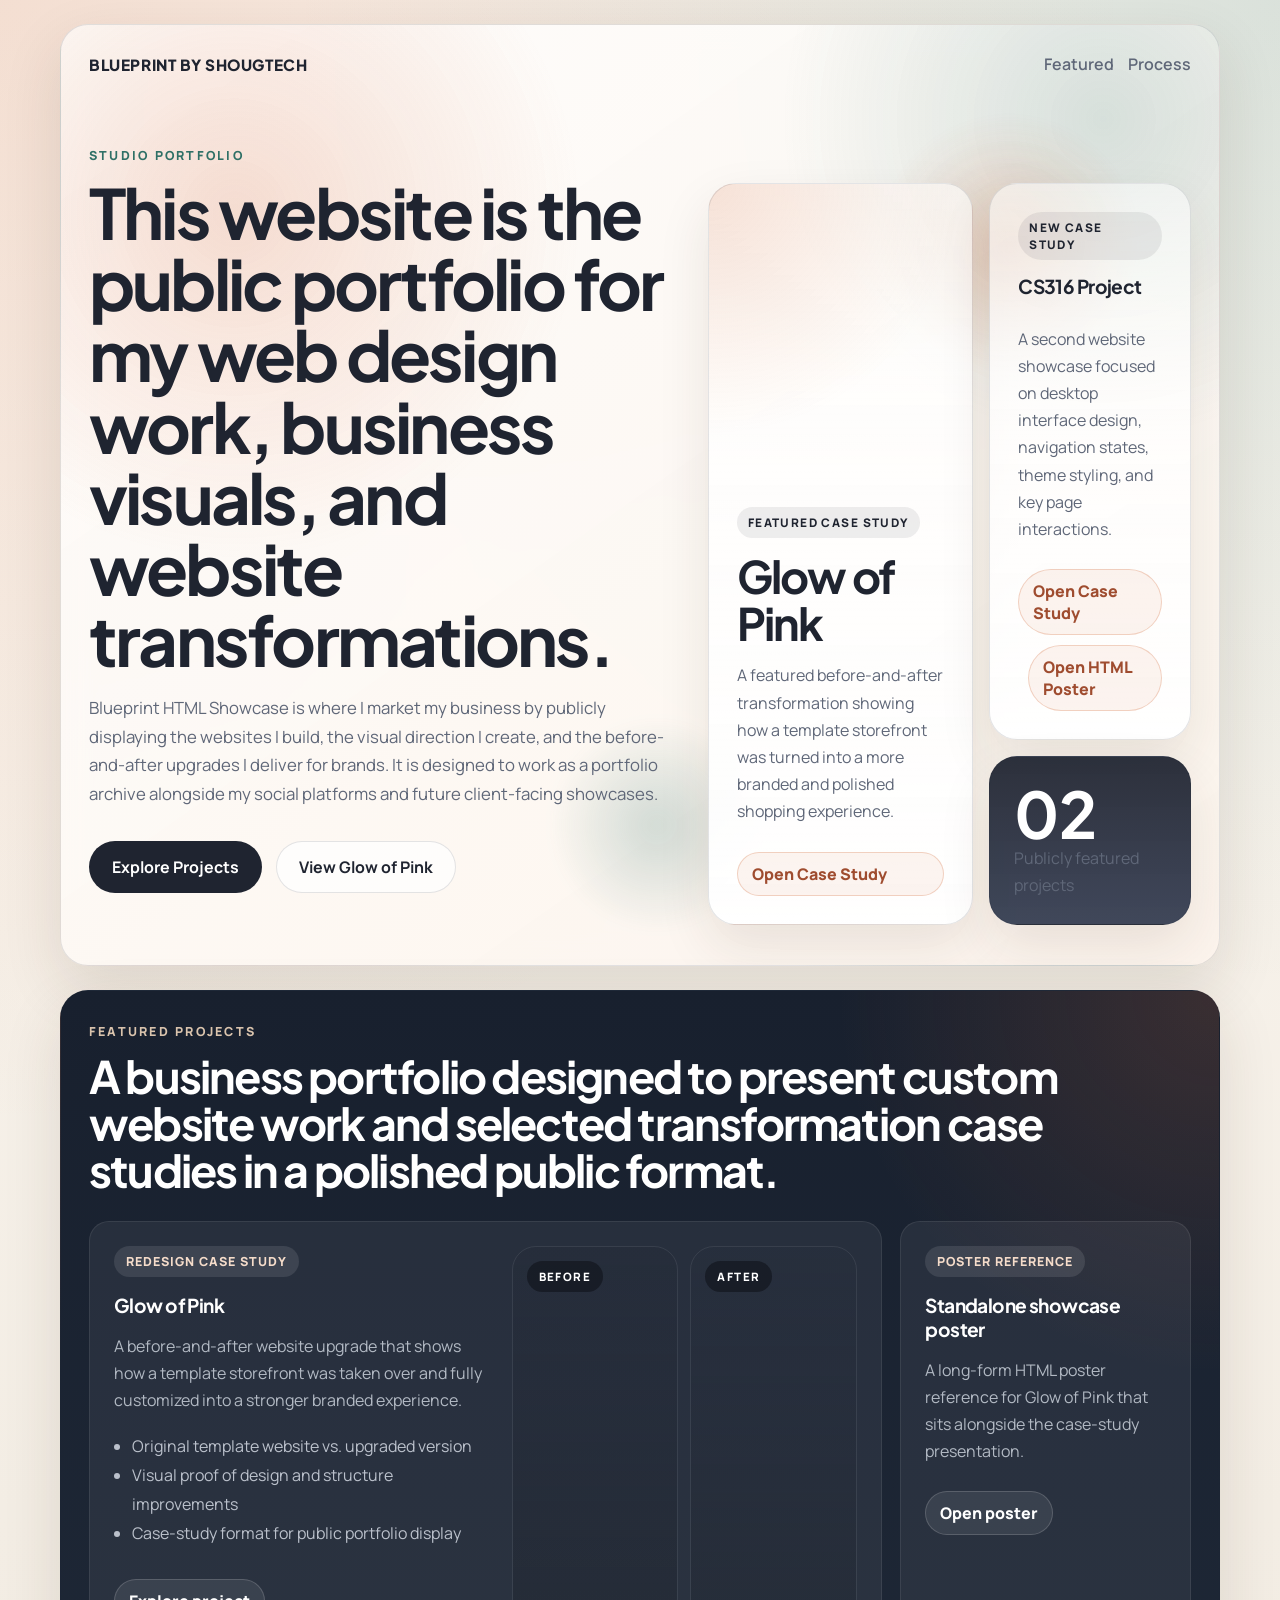
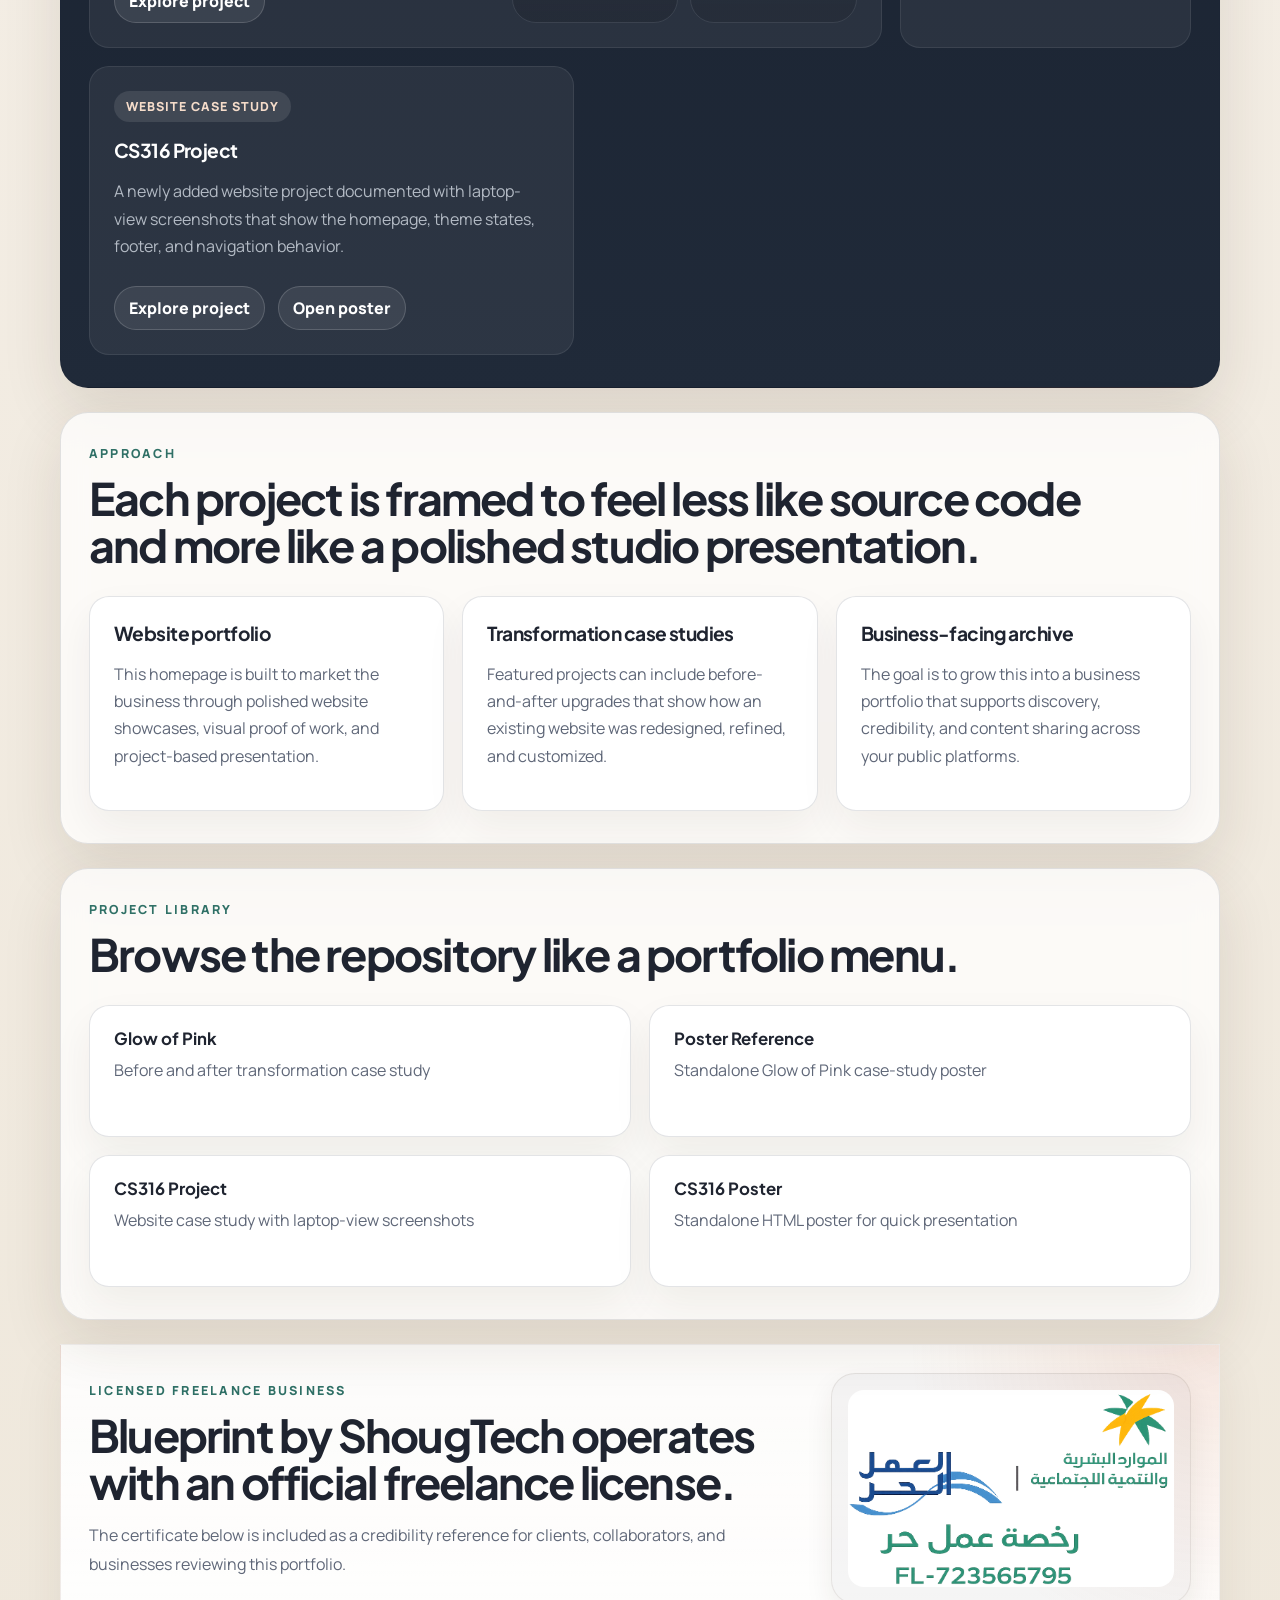
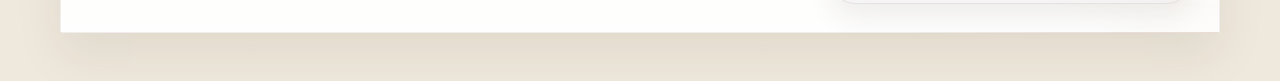
==== commit 0e0e3f83: "Update index.html" ====
--- a/index.html
+++ b/index.html
@@ -181,7 +181,6 @@
         </div>
         <figure class="license-card">
           <img src="docs/assets/freelance-certificate-license.png" alt="Blueprint by ShougTech freelance certificate license" />
-          <figcaption>Official freelance certificate license</figcaption>
         </figure>
       </footer>
     </div>
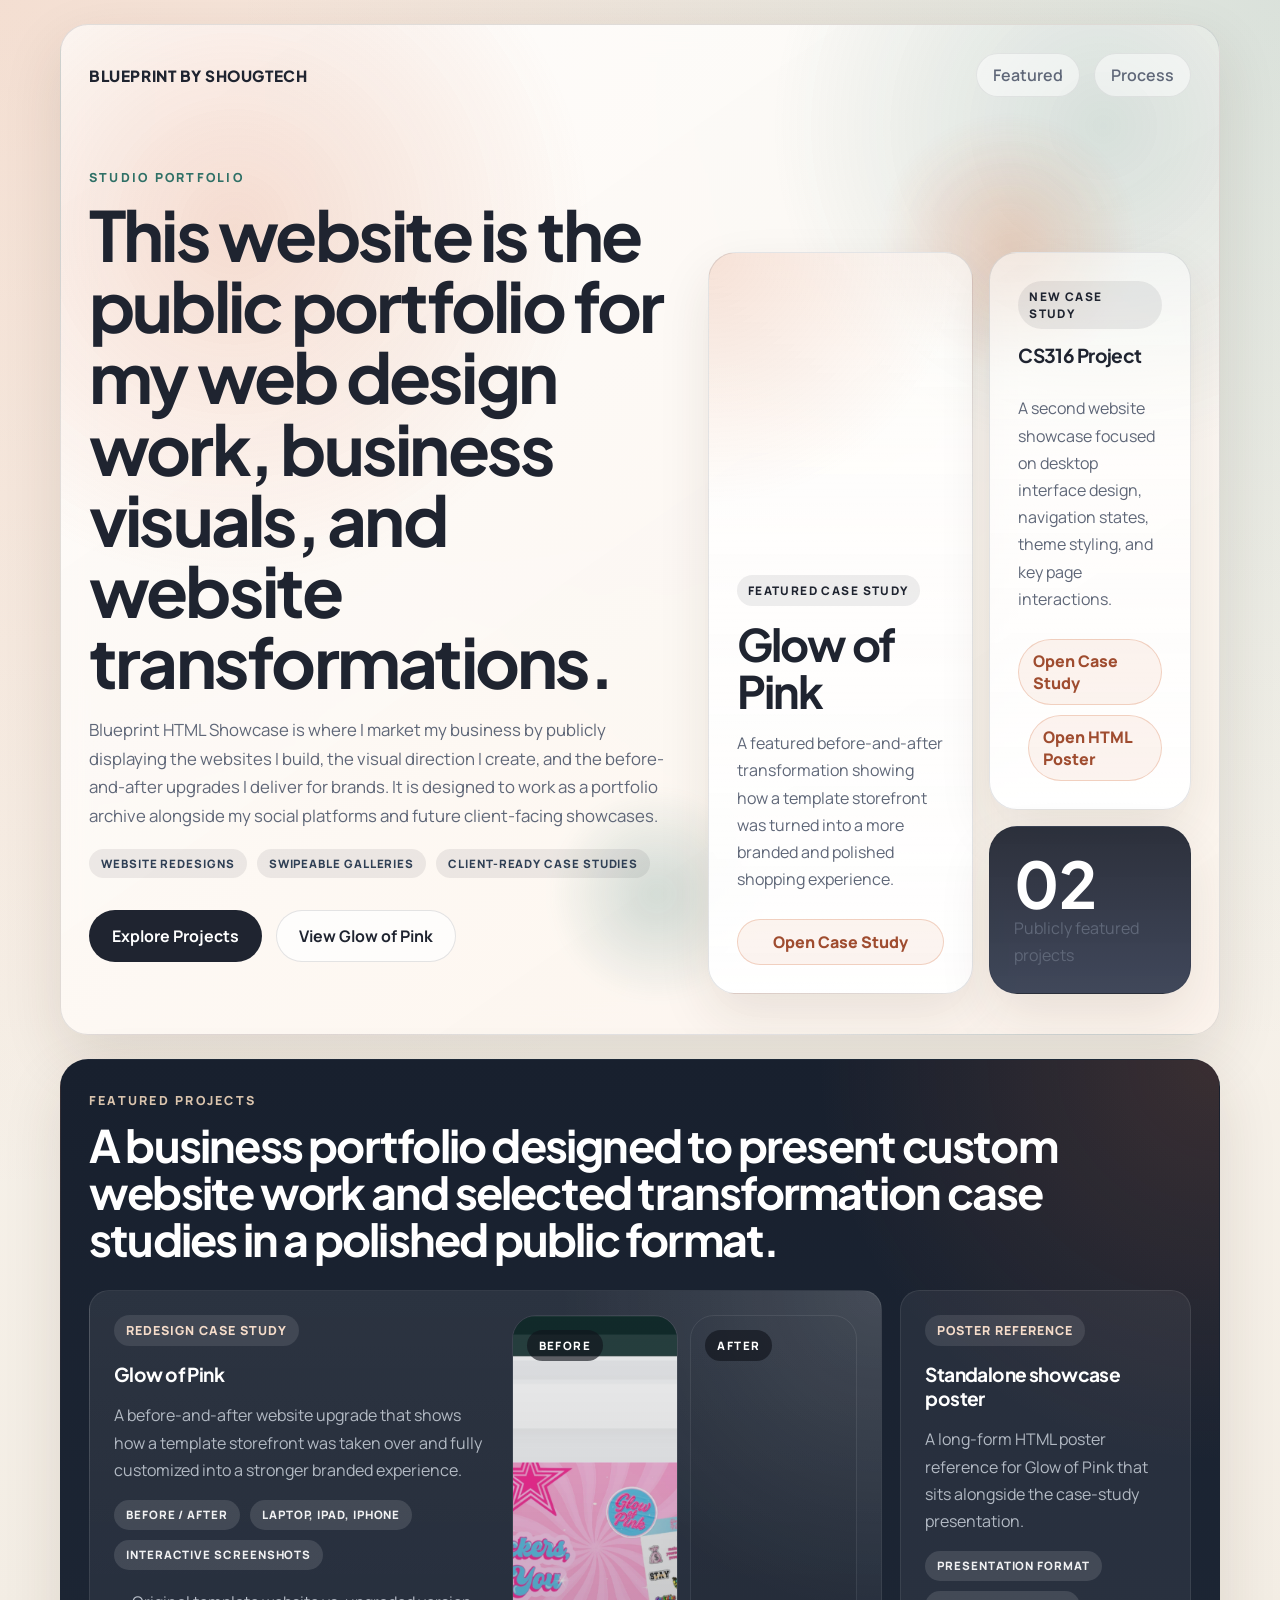
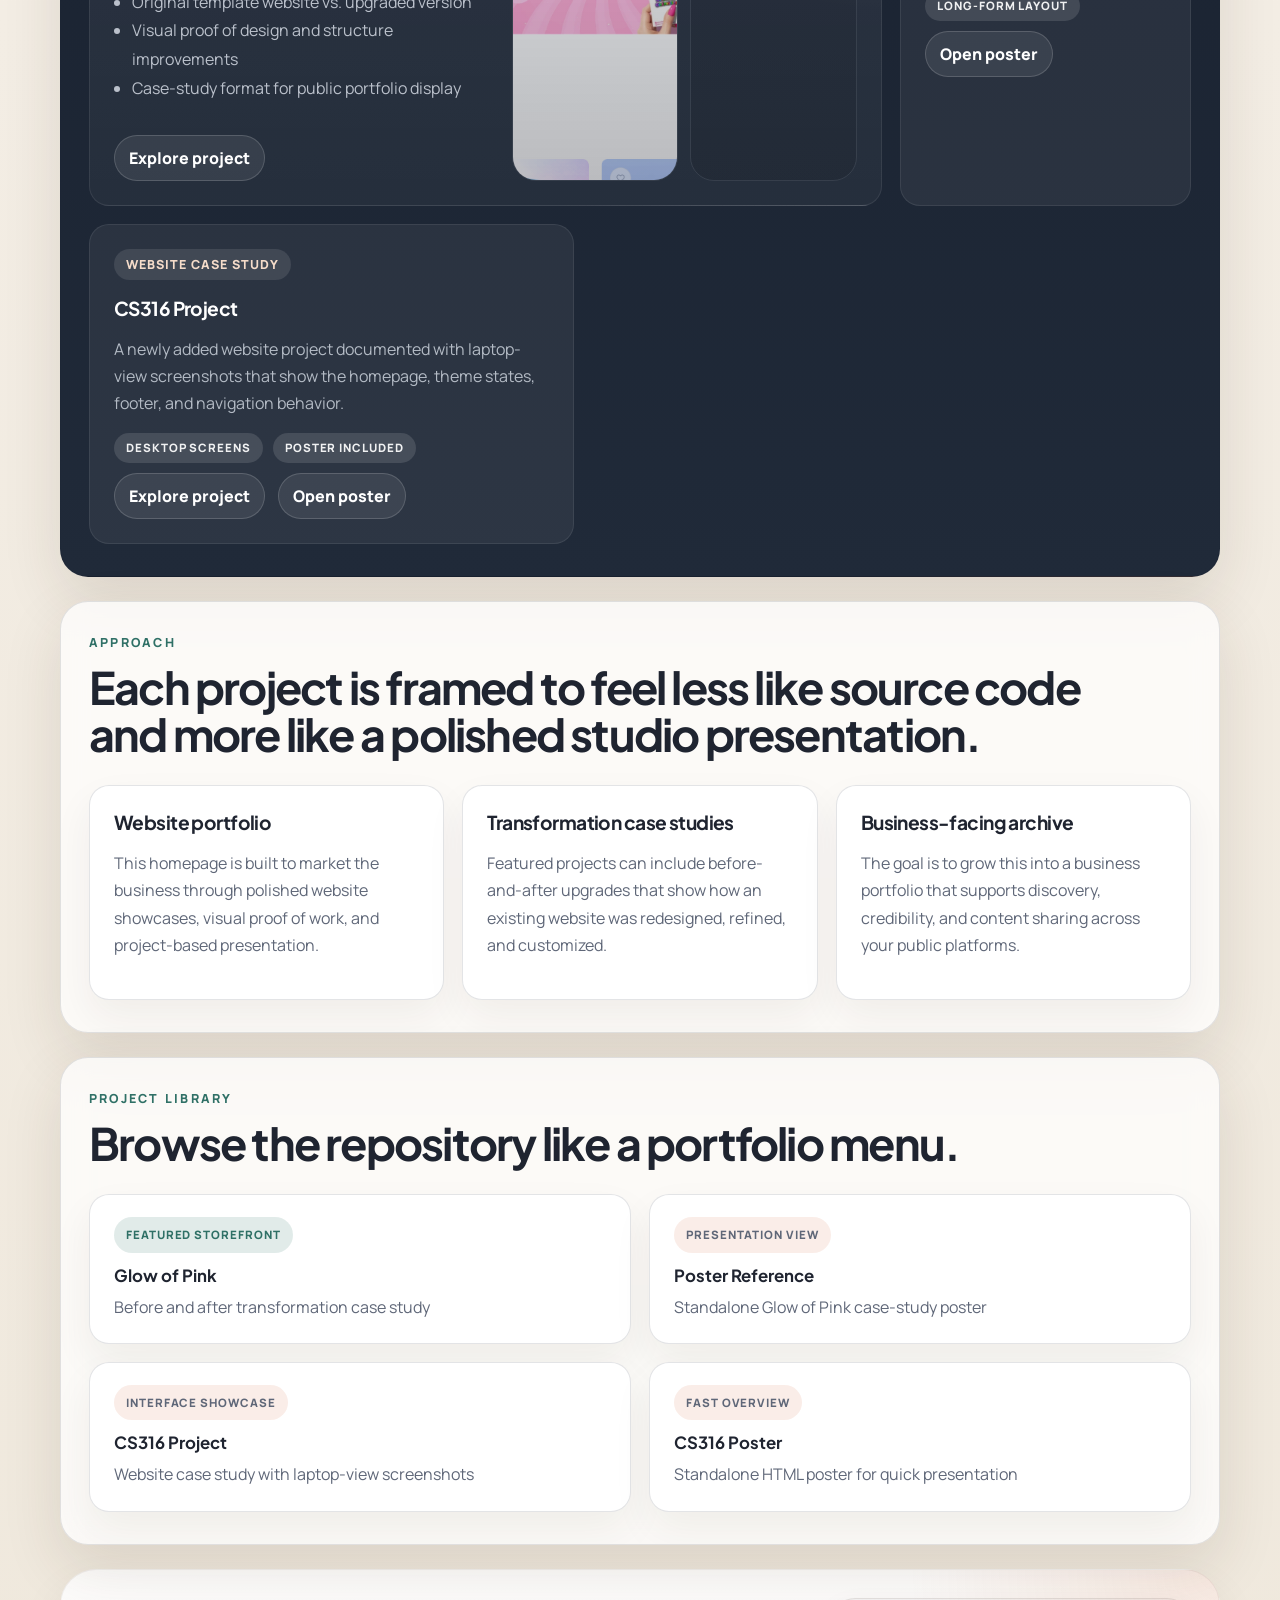
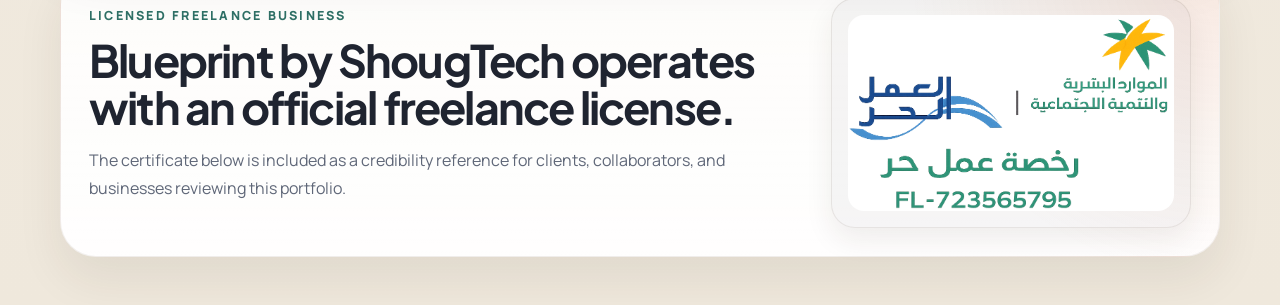
==== commit bf800638: "Enhance project showcase with new storefront chips and card metadata for improved presentation and o" ====
--- a/index.html
+++ b/index.html
@@ -39,6 +39,11 @@
             <p class="hero-copy">
               Blueprint HTML Showcase is where I market my business by publicly displaying the websites I build, the visual direction I create, and the before-and-after upgrades I deliver for brands. It is designed to work as a portfolio archive alongside my social platforms and future client-facing showcases.
             </p>
+            <div class="storefront-chip-row">
+              <span class="storefront-chip">Website redesigns</span>
+              <span class="storefront-chip">Swipeable galleries</span>
+              <span class="storefront-chip">Client-ready case studies</span>
+            </div>
             <div class="hero-actions">
               <a class="button button-primary" href="#featured">Explore Projects</a>
               <a class="button button-secondary" href="projects/glow-of-pink/index.html">View Glow of Pink</a>
@@ -75,13 +80,18 @@
           </div>
 
           <div class="showcase-grid">
-            <article class="showcase-card showcase-card-large">
+            <article class="showcase-card showcase-card-large showcase-card-featured">
               <div class="showcase-copy">
                 <span class="project-tag project-tag-dark">Redesign Case Study</span>
                 <h3>Glow of Pink</h3>
                 <p>
                   A before-and-after website upgrade that shows how a template storefront was taken over and fully customized into a stronger branded experience.
                 </p>
+                <div class="card-meta-row card-meta-row-light">
+                  <span class="card-meta-chip">Before / After</span>
+                  <span class="card-meta-chip">Laptop, iPad, iPhone</span>
+                  <span class="card-meta-chip">Interactive screenshots</span>
+                </div>
                 <ul class="project-points project-points-light">
                   <li>Original template website vs. upgraded version</li>
                   <li>Visual proof of design and structure improvements</li>
@@ -101,21 +111,29 @@
               </div>
             </article>
 
-            <article class="showcase-card">
+            <article class="showcase-card showcase-card-compact">
               <span class="project-tag project-tag-dark">Poster Reference</span>
               <h3>Standalone showcase poster</h3>
               <p>
                 A long-form HTML poster reference for Glow of Pink that sits alongside the case-study presentation.
               </p>
+              <div class="card-meta-row card-meta-row-light">
+                <span class="card-meta-chip">Presentation format</span>
+                <span class="card-meta-chip">Long-form layout</span>
+              </div>
               <a class="project-link project-link-light" href="docs/projects/glow-of-pink/glow-of-pink-casestudy-poster.html">Open poster</a>
             </article>
 
-            <article class="showcase-card">
+            <article class="showcase-card showcase-card-compact showcase-card-inline">
               <span class="project-tag project-tag-dark">Website Case Study</span>
               <h3>CS316 Project</h3>
               <p>
                 A newly added website project documented with laptop-view screenshots that show the homepage, theme states, footer, and navigation behavior.
               </p>
+              <div class="card-meta-row card-meta-row-light">
+                <span class="card-meta-chip">Desktop screens</span>
+                <span class="card-meta-chip">Poster included</span>
+              </div>
               <a class="project-link project-link-light" href="docs/projects/cs316/index.html">Explore project</a>
               <a class="project-link project-link-light" href="docs/projects/cs316/cs316-poster.html">Open poster</a>
             </article>
@@ -151,19 +169,23 @@
           </div>
 
           <div class="library-links">
-            <a class="library-card" href="projects/glow-of-pink/index.html">
+            <a class="library-card library-card-primary" href="projects/glow-of-pink/index.html">
+              <span class="library-card-kicker">Featured Storefront</span>
               <strong>Glow of Pink</strong>
               <span>Before and after transformation case study</span>
             </a>
             <a class="library-card" href="docs/projects/glow-of-pink/glow-of-pink-casestudy-poster.html">
+              <span class="library-card-kicker">Presentation View</span>
               <strong>Poster Reference</strong>
               <span>Standalone Glow of Pink case-study poster</span>
             </a>
             <a class="library-card" href="docs/projects/cs316/index.html">
+              <span class="library-card-kicker">Interface Showcase</span>
               <strong>CS316 Project</strong>
               <span>Website case study with laptop-view screenshots</span>
             </a>
             <a class="library-card" href="docs/projects/cs316/cs316-poster.html">
+              <span class="library-card-kicker">Fast Overview</span>
               <strong>CS316 Poster</strong>
               <span>Standalone HTML poster for quick presentation</span>
             </a>
--- a/style.css
+++ b/style.css
@@ -10,6 +10,7 @@
   --accent-soft: #f0cdb5;
   --teal: #2f7066;
   --shadow: 0 22px 60px rgba(57, 38, 24, 0.12);
+  --radius-xl: 36px;
   --radius-lg: 28px;
   --radius-md: 20px;
   --radius-sm: 14px;
@@ -26,6 +27,7 @@
 body {
   margin: 0;
   min-width: 320px;
+  overflow-x: hidden;
   font-family: "Manrope", sans-serif;
   color: var(--text);
   background:
@@ -37,6 +39,17 @@
 a {
   color: inherit;
   text-decoration: none;
+}
+
+img {
+  max-width: 100%;
+  height: auto;
+}
+
+a:focus-visible,
+button:focus-visible {
+  outline: 3px solid rgba(47, 112, 102, 0.35);
+  outline-offset: 3px;
 }
 
 .page-shell {
@@ -95,6 +108,14 @@
 }
 
 .topbar-links a {
+  display: inline-flex;
+  align-items: center;
+  justify-content: center;
+  min-height: 44px;
+  padding: 10px 16px;
+  border: 1px solid rgba(31, 36, 48, 0.08);
+  border-radius: 999px;
+  background: rgba(255, 255, 255, 0.5);
   color: var(--muted);
   font-weight: 600;
 }
@@ -156,6 +177,53 @@
   max-width: 640px;
   margin: 20px 0 0;
   font-size: 1.05rem;
+}
+
+.storefront-chip-row,
+.card-meta-row {
+  display: flex;
+  flex-wrap: wrap;
+  gap: 10px;
+}
+
+.storefront-chip-row {
+  margin-top: 18px;
+}
+
+.storefront-chip,
+.card-meta-chip,
+.library-card-kicker {
+  display: inline-flex;
+  align-items: center;
+  justify-content: center;
+  width: fit-content;
+  max-width: 100%;
+  padding: 8px 12px;
+  border-radius: 999px;
+  font-size: 0.72rem;
+  font-weight: 800;
+  letter-spacing: 0.08em;
+  line-height: 1.2;
+  text-transform: uppercase;
+}
+
+.storefront-chip {
+  background: rgba(31, 36, 48, 0.08);
+  color: #304055;
+}
+
+.card-meta-row {
+  margin-top: 14px;
+}
+
+.card-meta-chip {
+  background: rgba(31, 36, 48, 0.08);
+  color: #243042;
+}
+
+.card-meta-row-light .card-meta-chip {
+  background: rgba(255, 255, 255, 0.12);
+  color: rgba(255, 255, 255, 0.92);
 }
 
 .hero:not(.hero-home):not(.hero-poster) .hero-copy,
@@ -388,6 +456,8 @@
 .project-link {
   display: inline-flex;
   align-items: center;
+  justify-content: center;
+  min-height: 46px;
   margin-top: 10px;
   padding: 10px 14px;
   border-radius: 999px;
@@ -424,6 +494,12 @@
   box-shadow: none;
 }
 
+.showcase-card-featured {
+  background:
+    radial-gradient(circle at top right, rgba(255, 255, 255, 0.12), transparent 34%),
+    linear-gradient(180deg, rgba(255, 255, 255, 0.08), rgba(255, 255, 255, 0.04));
+}
+
 .showcase-card-large,
 .showcase-card-wide {
   display: grid;
@@ -468,13 +544,13 @@
 .preview-pane-before::before {
   background:
     linear-gradient(180deg, rgba(23, 27, 35, 0.08), rgba(23, 27, 35, 0.28)),
-    url("docs/assets/before/computer-view/home-page-before.png") top center / cover no-repeat;
+    url("docs/assets/glow-of-pink/before/computer-view/home-page-before.png") top center / cover no-repeat;
 }
 
 .preview-pane-after::before {
   background:
     linear-gradient(180deg, rgba(23, 27, 35, 0.02), rgba(23, 27, 35, 0.22)),
-    url("docs/assets/after/computer-view/home-page-after.png") top center / cover no-repeat;
+    url("docs/assets/glow-of-pink/after/computer-view/home-page-after.png") top center / cover no-repeat;
 }
 
 .preview-pane span {
@@ -501,6 +577,17 @@
   padding: 22px 24px;
 }
 
+.library-card-kicker {
+  margin-bottom: 12px;
+  background: rgba(211, 111, 67, 0.12);
+  color: var(--accent-deep);
+}
+
+.library-card-primary .library-card-kicker {
+  background: rgba(47, 112, 102, 0.14);
+  color: var(--teal);
+}
+
 .library-card strong {
   display: block;
   margin-bottom: 8px;
@@ -828,9 +915,14 @@
     margin-bottom: 48px;
   }
 
+  .hero-home-grid {
+    gap: 22px;
+  }
+
   .hero-stage {
     grid-template-columns: 1fr;
     min-height: 0;
+    gap: 14px;
   }
 
   .stage-card-primary,
@@ -839,6 +931,10 @@
     grid-column: auto;
   }
 
+  .site-footer {
+    grid-template-columns: 1fr;
+  }
+
   .snapshot-before,
   .snapshot-after {
     transform: none;
@@ -865,27 +961,172 @@
 
 @media (max-width: 640px) {
   .page-shell {
-    width: min(100% - 20px, 100%);
-    margin: 10px auto 24px;
+    width: calc(100% - 16px);
+    margin: 8px auto 20px;
   }
 
   .hero,
-  .section {
-    padding: 22px 18px;
-    border-radius: 22px;
+  .section,
+  .site-footer {
+    padding: 20px 16px;
+    border-radius: 20px;
   }
 
   .topbar {
     flex-direction: column;
     align-items: flex-start;
+    gap: 14px;
+    margin-bottom: 32px;
+  }
+
+  .brand {
+    font-size: 0.88rem;
+  }
+
+  .topbar-links {
+    width: 100%;
+    display: grid;
+    grid-template-columns: repeat(2, minmax(0, 1fr));
+    gap: 10px;
+  }
+
+  .topbar-links a {
+    width: 100%;
+    text-align: center;
   }
 
   .hero-copy {
     font-size: 0.98rem;
+    margin-top: 16px;
+  }
+
+  h1 {
+    font-size: clamp(2.15rem, 11vw, 3.4rem);
+    line-height: 1.05;
+  }
+
+  h2 {
+    font-size: clamp(1.6rem, 8vw, 2.2rem);
   }
 
   .button {
     width: 100%;
+  }
+
+  .hero-actions,
+  .library-links,
+  .process-grid,
+  .showcase-grid,
+  .preview-stack {
+    gap: 12px;
+  }
+
+  .preview-stack {
+    display: grid;
+    grid-auto-flow: column;
+    grid-auto-columns: minmax(58vw, 1fr);
+    overflow-x: auto;
+    overflow-y: visible;
+    scroll-snap-type: x mandatory;
+  }
+
+  .showcase-grid {
+    display: grid;
+    grid-auto-flow: column;
+    grid-auto-columns: minmax(84vw, 84vw);
+    align-items: stretch;
+    overflow-x: auto;
+    overflow-y: visible;
+    padding-bottom: 8px;
+    margin-inline: -2px;
+    padding-inline: 2px;
+    scroll-snap-type: x mandatory;
+    overscroll-behavior-x: contain;
+  }
+
+  .hero-stage,
+  .showcase-card-large {
+    gap: 12px;
+  }
+
+  .stage-card,
+  .showcase-card,
+  .info-card,
+  .library-card,
+  .license-card,
+  .stage-metric {
+    border-radius: 18px;
+  }
+
+  .stage-card,
+  .showcase-card,
+  .info-card,
+  .library-card,
+  .stage-metric {
+    padding: 20px;
+  }
+
+  .stage-card,
+  .stage-metric,
+  .preview-pane,
+  .section-split .library-card {
+    min-height: 0;
+  }
+
+  .showcase-grid > *,
+  .preview-stack > *,
+  .library-links > * {
+    scroll-snap-align: start;
+  }
+
+  .showcase-card-featured {
+    min-height: 100%;
+  }
+
+  .showcase-card-compact {
+    justify-content: space-between;
+  }
+
+  .stage-metric strong {
+    font-size: clamp(2rem, 13vw, 3rem);
+  }
+
+  .project-link {
+    width: 100%;
+  }
+
+  .project-link + .project-link {
+    margin-left: 0;
+    margin-top: 10px;
+  }
+
+  .project-points {
+    margin: 16px 0 18px;
+    padding-left: 16px;
+    line-height: 1.7;
+  }
+
+  .library-card {
+    padding: 18px;
+  }
+
+  .library-card-kicker,
+  .storefront-chip,
+  .card-meta-chip {
+    font-size: 0.68rem;
+    padding: 7px 10px;
+  }
+
+  .site-footer {
+    gap: 18px;
+  }
+
+  .license-card {
+    padding: 12px;
+  }
+
+  .license-card img {
+    max-height: none;
   }
 
   .snapshot-card,
@@ -895,4 +1136,28 @@
   .gallery-card {
     border-radius: 18px;
   }
-}
+
+  .preview-pane-before::before,
+  .preview-pane-after::before {
+    background-size: contain;
+    background-repeat: no-repeat;
+    background-position: top center;
+  }
+
+  .showcase-grid::-webkit-scrollbar,
+  .preview-stack::-webkit-scrollbar {
+    height: 10px;
+  }
+
+  .showcase-grid::-webkit-scrollbar-track,
+  .preview-stack::-webkit-scrollbar-track {
+    background: rgba(31, 36, 48, 0.08);
+    border-radius: 999px;
+  }
+
+  .showcase-grid::-webkit-scrollbar-thumb,
+  .preview-stack::-webkit-scrollbar-thumb {
+    background: rgba(211, 111, 67, 0.38);
+    border-radius: 999px;
+  }
+}
